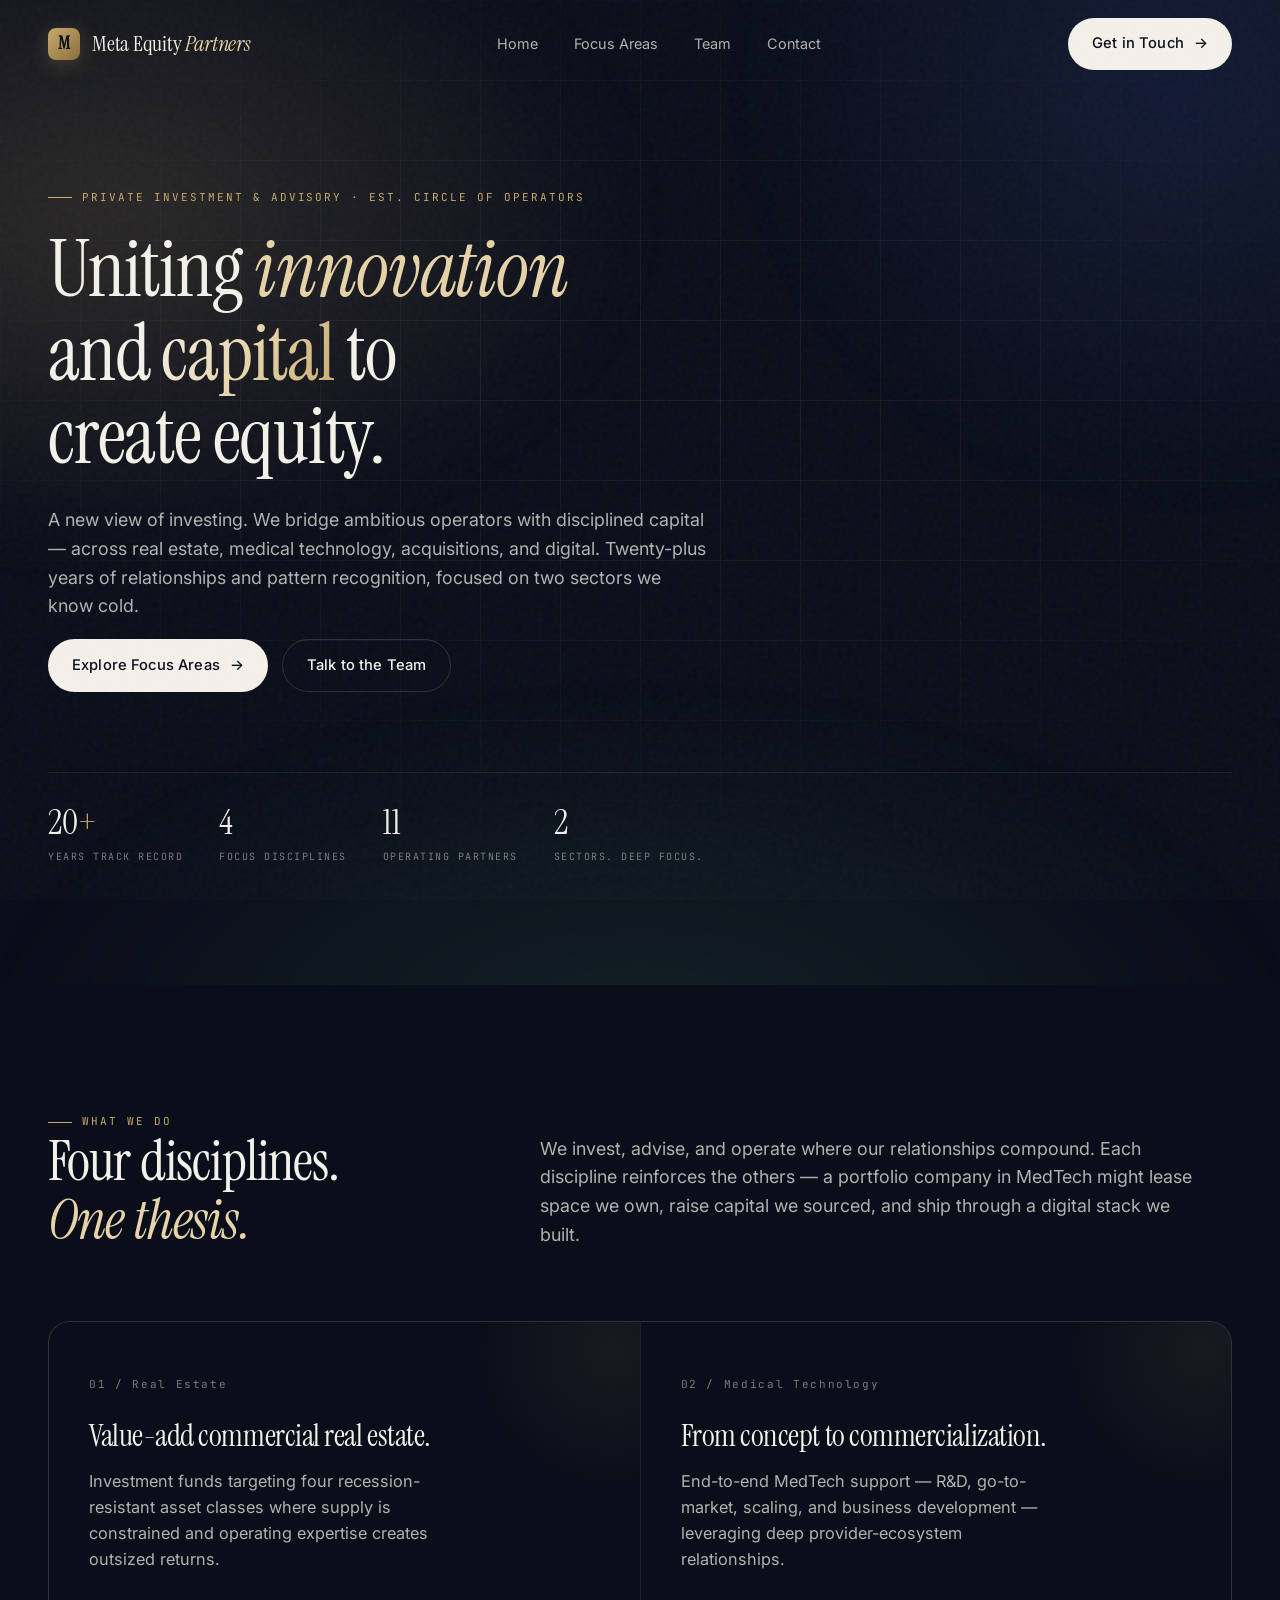
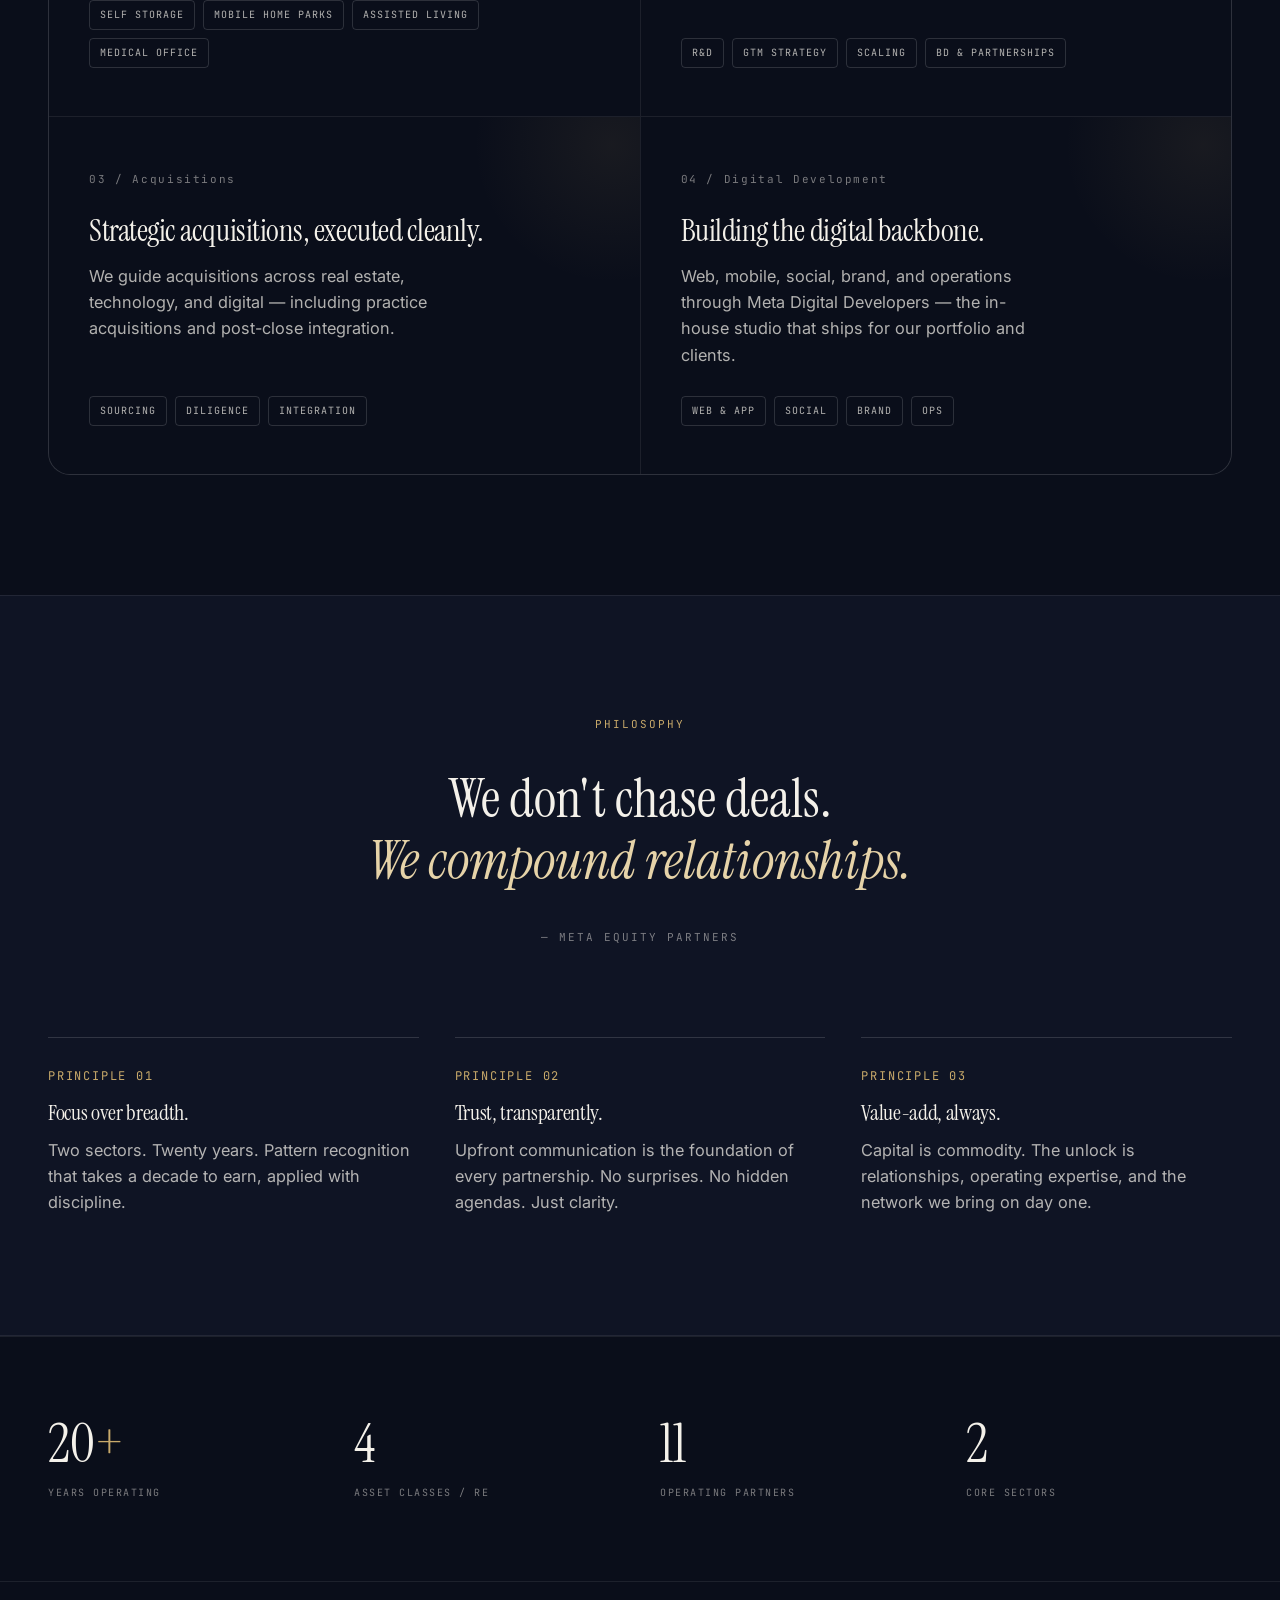
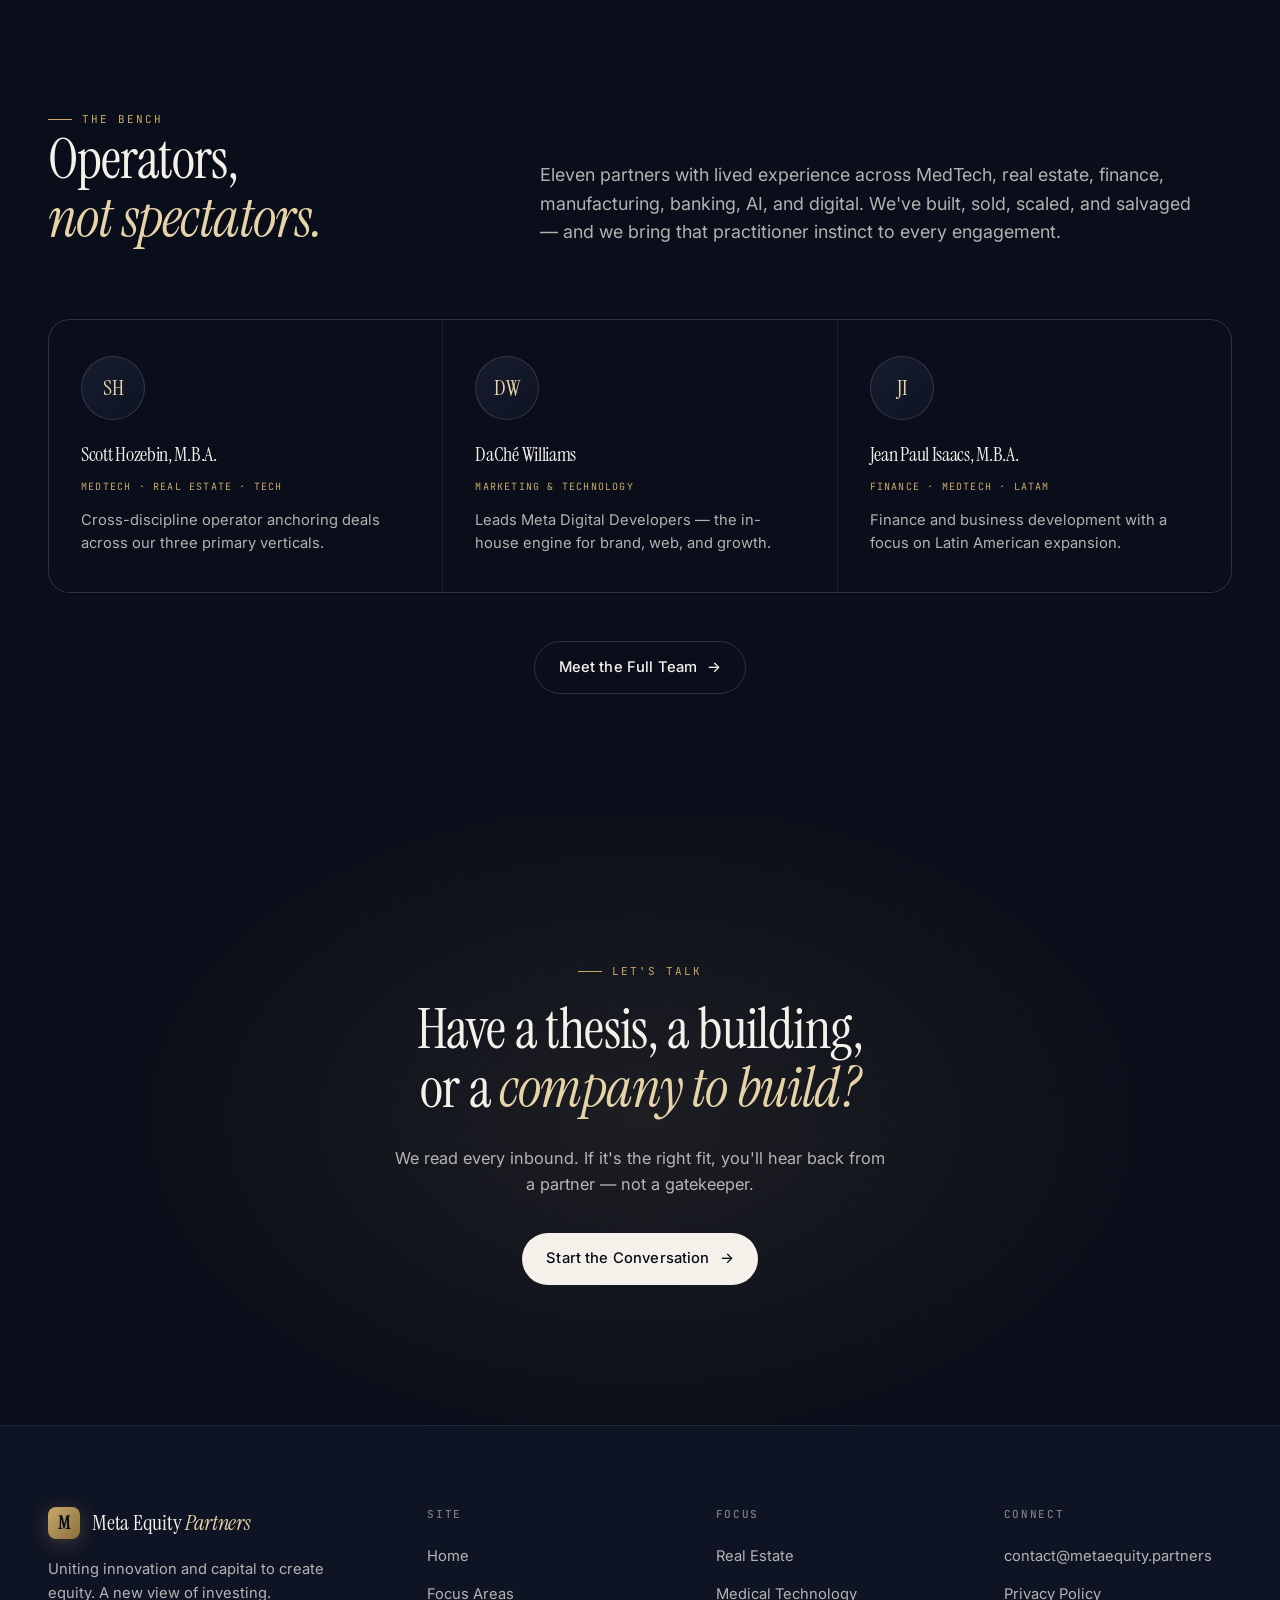
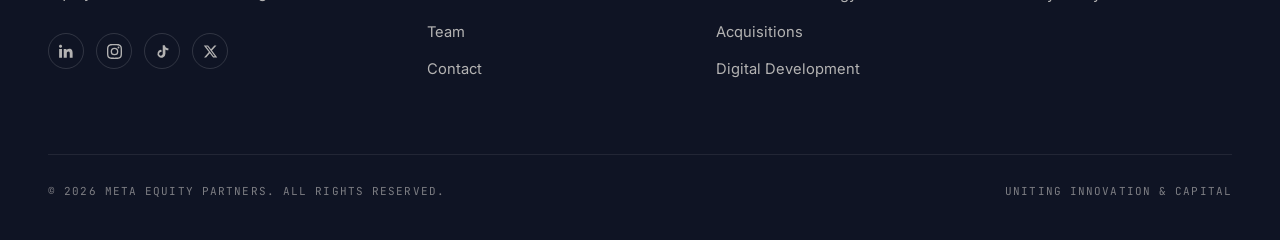
==== index.html @ 6e08a406 "Initial commit: Meta Equity Partners 2026 redesign Modern dark-palette static site (HTML/CSS/JS) — s" ====
<!DOCTYPE html>
<html lang="en">
<head>
<meta charset="UTF-8" />
<meta name="viewport" content="width=device-width, initial-scale=1.0" />
<meta name="description" content="Meta Equity Partners — Uniting innovation and capital to create equity. Investment and advisory across real estate, medical technology, acquisitions, and digital development." />
<title>Meta Equity Partners — Uniting Innovation and Capital</title>
<link rel="preconnect" href="https://fonts.googleapis.com">
<link rel="preconnect" href="https://fonts.gstatic.com" crossorigin>
<link rel="stylesheet" href="https://fonts.googleapis.com/css2?family=Instrument+Serif:ital@0;1&family=Inter:wght@400;500;600;700&family=JetBrains+Mono:wght@400;500&display=swap">
<link rel="stylesheet" href="css/styles.css">
</head>
<body>

<!-- ============== NAVIGATION ============== -->
<nav class="nav" id="nav">
    <div class="nav-inner">
        <a href="index.html" class="brand">
            <span class="brand-mark">M</span>
            <span>Meta Equity <em style="font-style:italic;color:var(--gold-soft);">Partners</em></span>
        </a>
        <ul class="nav-links">
            <li><a href="index.html">Home</a></li>
            <li><a href="focus.html">Focus Areas</a></li>
            <li><a href="team.html">Team</a></li>
            <li><a href="contact.html">Contact</a></li>
        </ul>
        <a href="contact.html" class="btn btn-primary">Get in Touch <span class="arr">→</span></a>
        <button class="menu-toggle" aria-label="Open menu" id="menuToggle"><span></span><span></span><span></span></button>
    </div>
</nav>
<div class="mobile-menu" id="mobileMenu">
    <a href="index.html">Home</a>
    <a href="focus.html">Focus Areas</a>
    <a href="team.html">Team</a>
    <a href="contact.html">Contact</a>
</div>

<!-- ============== HERO ============== -->
<section class="hero">
    <div class="hero-grid-bg"></div>
    <div class="hero-mesh"></div>
    <div class="container hero-inner">
        <span class="eyebrow reveal">Private Investment &amp; Advisory · Est. circle of operators</span>
        <h1 class="reveal">
            Uniting <span class="italic-accent">innovation</span><br>
            and <span class="display-grad">capital</span> to<br>
            create equity.
        </h1>
        <p class="lead reveal">A new view of investing. We bridge ambitious operators with disciplined capital — across real estate, medical technology, acquisitions, and digital. Twenty-plus years of relationships and pattern recognition, focused on two sectors we know cold.</p>
        <div class="hero-actions reveal">
            <a href="focus.html" class="btn btn-primary">Explore Focus Areas <span class="arr">→</span></a>
            <a href="contact.html" class="btn btn-ghost">Talk to the Team</a>
        </div>
        <div class="hero-meta reveal">
            <div class="hero-meta-item">
                <span class="num">20<span style="color:var(--gold);">+</span></span>
                <span class="lbl">Years Track Record</span>
            </div>
            <div class="hero-meta-item">
                <span class="num">4</span>
                <span class="lbl">Focus Disciplines</span>
            </div>
            <div class="hero-meta-item">
                <span class="num">11</span>
                <span class="lbl">Operating Partners</span>
            </div>
            <div class="hero-meta-item">
                <span class="num">2</span>
                <span class="lbl">Sectors. Deep Focus.</span>
            </div>
        </div>
    </div>
</section>

<!-- ============== FOCUS AREAS ============== -->
<section id="focus">
    <div class="container">
        <div class="section-head reveal">
            <div>
                <span class="eyebrow">What we do</span>
                <h2>Four disciplines.<br><span class="italic-accent">One thesis.</span></h2>
            </div>
            <p class="lead">We invest, advise, and operate where our relationships compound. Each discipline reinforces the others — a portfolio company in MedTech might lease space we own, raise capital we sourced, and ship through a digital stack we built.</p>
        </div>

        <div class="focus-grid reveal">
            <article class="focus-card">
                <div>
                    <span class="num">01 / Real Estate</span>
                    <h3>Value-add commercial real estate.</h3>
                    <p>Investment funds targeting four recession-resistant asset classes where supply is constrained and operating expertise creates outsized returns.</p>
                </div>
                <div class="tags">
                    <span class="tag">Self Storage</span>
                    <span class="tag">Mobile Home Parks</span>
                    <span class="tag">Assisted Living</span>
                    <span class="tag">Medical Office</span>
                </div>
            </article>

            <article class="focus-card">
                <div>
                    <span class="num">02 / Medical Technology</span>
                    <h3>From concept to commercialization.</h3>
                    <p>End-to-end MedTech support — R&amp;D, go-to-market, scaling, and business development — leveraging deep provider-ecosystem relationships.</p>
                </div>
                <div class="tags">
                    <span class="tag">R&amp;D</span>
                    <span class="tag">GTM Strategy</span>
                    <span class="tag">Scaling</span>
                    <span class="tag">BD &amp; Partnerships</span>
                </div>
            </article>

            <article class="focus-card">
                <div>
                    <span class="num">03 / Acquisitions</span>
                    <h3>Strategic acquisitions, executed cleanly.</h3>
                    <p>We guide acquisitions across real estate, technology, and digital — including practice acquisitions and post-close integration.</p>
                </div>
                <div class="tags">
                    <span class="tag">Sourcing</span>
                    <span class="tag">Diligence</span>
                    <span class="tag">Integration</span>
                </div>
            </article>

            <article class="focus-card">
                <div>
                    <span class="num">04 / Digital Development</span>
                    <h3>Building the digital backbone.</h3>
                    <p>Web, mobile, social, brand, and operations through Meta Digital Developers — the in-house studio that ships for our portfolio and clients.</p>
                </div>
                <div class="tags">
                    <span class="tag">Web &amp; App</span>
                    <span class="tag">Social</span>
                    <span class="tag">Brand</span>
                    <span class="tag">Ops</span>
                </div>
            </article>
        </div>
    </div>
</section>

<!-- ============== PHILOSOPHY ============== -->
<section class="philosophy">
    <div class="container">
        <span class="eyebrow reveal" style="display:block;text-align:center;margin-bottom:36px;">Philosophy</span>
        <p class="philosophy-pull reveal">
            We don't chase deals.<br>
            <span class="italic-accent">We compound relationships.</span>
        </p>
        <div class="philosophy-cite reveal">— Meta Equity Partners</div>

        <div class="principles">
            <div class="principle reveal">
                <span class="pnum">PRINCIPLE 01</span>
                <h4>Focus over breadth.</h4>
                <p>Two sectors. Twenty years. Pattern recognition that takes a decade to earn, applied with discipline.</p>
            </div>
            <div class="principle reveal">
                <span class="pnum">PRINCIPLE 02</span>
                <h4>Trust, transparently.</h4>
                <p>Upfront communication is the foundation of every partnership. No surprises. No hidden agendas. Just clarity.</p>
            </div>
            <div class="principle reveal">
                <span class="pnum">PRINCIPLE 03</span>
                <h4>Value-add, always.</h4>
                <p>Capital is commodity. The unlock is relationships, operating expertise, and the network we bring on day one.</p>
            </div>
        </div>
    </div>
</section>

<!-- ============== STATS ============== -->
<section class="stats">
    <div class="container">
        <div class="stats-grid">
            <div class="stat reveal">
                <div class="big">20<span class="sym">+</span></div>
                <div class="lbl">Years Operating</div>
            </div>
            <div class="stat reveal">
                <div class="big">4</div>
                <div class="lbl">Asset Classes / RE</div>
            </div>
            <div class="stat reveal">
                <div class="big">11</div>
                <div class="lbl">Operating Partners</div>
            </div>
            <div class="stat reveal">
                <div class="big">2</div>
                <div class="lbl">Core Sectors</div>
            </div>
        </div>
    </div>
</section>

<!-- ============== TEAM PREVIEW ============== -->
<section>
    <div class="container">
        <div class="section-head reveal">
            <div>
                <span class="eyebrow">The bench</span>
                <h2>Operators,<br><span class="italic-accent">not spectators.</span></h2>
            </div>
            <p class="lead">Eleven partners with lived experience across MedTech, real estate, finance, manufacturing, banking, AI, and digital. We've built, sold, scaled, and salvaged — and we bring that practitioner instinct to every engagement.</p>
        </div>

        <div class="team-grid reveal">
            <div class="team-card">
                <div class="team-avatar">SH</div>
                <h3>Scott Hozebin, M.B.A.</h3>
                <p class="role">MedTech · Real Estate · Tech</p>
                <p>Cross-discipline operator anchoring deals across our three primary verticals.</p>
            </div>
            <div class="team-card">
                <div class="team-avatar">DW</div>
                <h3>DaChé Williams</h3>
                <p class="role">Marketing &amp; Technology</p>
                <p>Leads Meta Digital Developers — the in-house engine for brand, web, and growth.</p>
            </div>
            <div class="team-card">
                <div class="team-avatar">JI</div>
                <h3>Jean Paul Isaacs, M.B.A.</h3>
                <p class="role">Finance · MedTech · LatAm</p>
                <p>Finance and business development with a focus on Latin American expansion.</p>
            </div>
        </div>

        <div style="text-align:center;margin-top:48px;" class="reveal">
            <a href="team.html" class="btn btn-ghost">Meet the Full Team <span class="arr">→</span></a>
        </div>
    </div>
</section>

<!-- ============== CTA ============== -->
<section class="cta">
    <div class="container cta-inner">
        <span class="eyebrow reveal">Let's talk</span>
        <h2 class="reveal">Have a thesis, a building,<br>or a <span class="italic-accent">company to build?</span></h2>
        <p class="reveal">We read every inbound. If it's the right fit, you'll hear back from a partner — not a gatekeeper.</p>
        <a href="contact.html" class="btn btn-primary reveal">Start the Conversation <span class="arr">→</span></a>
    </div>
</section>

<!-- ============== FOOTER ============== -->
<footer class="footer">
    <div class="container">
        <div class="footer-grid">
            <div class="brand-block">
                <a href="index.html" class="brand">
                    <span class="brand-mark">M</span>
                    <span>Meta Equity <em style="font-style:italic;color:var(--gold-soft);">Partners</em></span>
                </a>
                <p>Uniting innovation and capital to create equity. A new view of investing.</p>
                <div class="socials">
                    <a href="https://linkedin.com/company/metaequitypartners" target="_blank" rel="noopener" aria-label="LinkedIn">
                        <svg viewBox="0 0 24 24" fill="currentColor"><path d="M4.98 3.5C4.98 4.88 3.87 6 2.5 6S0 4.88 0 3.5 1.12 1 2.5 1s2.48 1.12 2.48 2.5zM.22 8h4.56v14H.22V8zm7.32 0h4.37v1.91h.06c.61-1.15 2.1-2.36 4.32-2.36 4.62 0 5.47 3.04 5.47 7v7.45h-4.56v-6.6c0-1.57-.03-3.6-2.2-3.6-2.2 0-2.54 1.72-2.54 3.49V22H7.54V8z"/></svg>
                    </a>
                    <a href="https://instagram.com/metaequitypartners" target="_blank" rel="noopener" aria-label="Instagram">
                        <svg viewBox="0 0 24 24" fill="currentColor"><path d="M12 2.16c3.2 0 3.58.01 4.85.07 1.17.05 1.8.25 2.23.41.56.22.96.48 1.38.9.42.42.68.82.9 1.38.16.42.36 1.06.41 2.23.06 1.27.07 1.65.07 4.85s-.01 3.58-.07 4.85c-.05 1.17-.25 1.8-.41 2.23-.22.56-.48.96-.9 1.38-.42.42-.82.68-1.38.9-.42.16-1.06.36-2.23.41-1.27.06-1.65.07-4.85.07s-3.58-.01-4.85-.07c-1.17-.05-1.8-.25-2.23-.41-.56-.22-.96-.48-1.38-.9-.42-.42-.68-.82-.9-1.38-.16-.42-.36-1.06-.41-2.23C2.17 15.58 2.16 15.2 2.16 12s.01-3.58.07-4.85c.05-1.17.25-1.8.41-2.23.22-.56.48-.96.9-1.38.42-.42.82-.68 1.38-.9.42-.16 1.06-.36 2.23-.41C8.42 2.17 8.8 2.16 12 2.16M12 0C8.74 0 8.33.01 7.05.07 5.78.13 4.9.33 4.14.63c-.79.31-1.46.72-2.13 1.38C1.35 2.68.94 3.35.63 4.14.33 4.9.13 5.78.07 7.05.01 8.33 0 8.74 0 12s.01 3.67.07 4.95c.06 1.27.26 2.15.56 2.91.31.79.72 1.46 1.38 2.13.67.67 1.34 1.07 2.13 1.38.76.3 1.64.5 2.91.56C8.33 23.99 8.74 24 12 24s3.67-.01 4.95-.07c1.27-.06 2.15-.26 2.91-.56.79-.31 1.46-.72 2.13-1.38.67-.67 1.07-1.34 1.38-2.13.3-.76.5-1.64.56-2.91.06-1.28.07-1.69.07-4.95s-.01-3.67-.07-4.95c-.06-1.27-.26-2.15-.56-2.91-.31-.79-.72-1.46-1.38-2.13C21.32 1.35 20.65.94 19.86.63c-.76-.3-1.64-.5-2.91-.56C15.67.01 15.26 0 12 0zm0 5.84a6.16 6.16 0 100 12.32 6.16 6.16 0 000-12.32zm0 10.16a4 4 0 110-8 4 4 0 010 8zm6.41-11.85a1.44 1.44 0 100 2.88 1.44 1.44 0 000-2.88z"/></svg>
                    </a>
                    <a href="https://tiktok.com/@metaequitypartners" target="_blank" rel="noopener" aria-label="TikTok">
                        <svg viewBox="0 0 24 24" fill="currentColor"><path d="M19.59 6.69a4.83 4.83 0 01-3.77-4.25V2h-3.45v13.67a2.89 2.89 0 01-5.2 1.74 2.89 2.89 0 012.31-4.64 2.93 2.93 0 01.88.13V9.4a6.84 6.84 0 00-1-.05A6.33 6.33 0 005.8 20.1a6.34 6.34 0 0010.86-4.43v-7a8.16 8.16 0 004.77 1.52v-3.4a4.85 4.85 0 01-1.84-.1z"/></svg>
                    </a>
                    <a href="https://twitter.com/EquityMeta" target="_blank" rel="noopener" aria-label="X">
                        <svg viewBox="0 0 24 24" fill="currentColor"><path d="M18.244 2.25h3.308l-7.227 8.26 8.502 11.24H16.17l-5.214-6.817L4.99 21.75H1.68l7.73-8.835L1.254 2.25H8.08l4.713 6.231zm-1.161 17.52h1.833L7.084 4.126H5.117z"/></svg>
                    </a>
                </div>
            </div>
            <div>
                <h5>Site</h5>
                <ul>
                    <li><a href="index.html">Home</a></li>
                    <li><a href="focus.html">Focus Areas</a></li>
                    <li><a href="team.html">Team</a></li>
                    <li><a href="contact.html">Contact</a></li>
                </ul>
            </div>
            <div>
                <h5>Focus</h5>
                <ul>
                    <li><a href="focus.html#real-estate">Real Estate</a></li>
                    <li><a href="focus.html#medtech">Medical Technology</a></li>
                    <li><a href="focus.html#acquisitions">Acquisitions</a></li>
                    <li><a href="focus.html#digital">Digital Development</a></li>
                </ul>
            </div>
            <div>
                <h5>Connect</h5>
                <ul>
                    <li><a href="mailto:contact@metaequity.partners">contact@metaequity.partners</a></li>
                    <li><a href="privacy.html">Privacy Policy</a></li>
                </ul>
            </div>
        </div>
        <div class="footer-bottom">
            <span>© 2026 Meta Equity Partners. All rights reserved.</span>
            <span>Uniting Innovation &amp; Capital</span>
        </div>
    </div>
</footer>

<script src="js/app.js"></script>
</body>
</html>
---- css/styles.css ----
/* ================================================================
   META EQUITY PARTNERS — 2026 Modern Investment Firm Design System
   ================================================================ */

:root {
    /* Palette — institutional, sophisticated */
    --ink:        #0a0e1a;       /* near-black navy */
    --ink-2:      #0f1424;       /* card surface */
    --ink-3:      #161c2e;       /* elevated surface */
    --line:       rgba(255,255,255,0.08);
    --line-2:     rgba(255,255,255,0.14);
    --ivory:      #f4f1ea;
    --ivory-dim:  rgba(244,241,234,0.72);
    --ivory-mute: rgba(244,241,234,0.48);
    --gold:       #c8a96a;        /* primary accent */
    --gold-soft:  #e6d3a8;
    --emerald:    #4f8a6d;        /* secondary accent */
    --blue:       #5b7cfa;

    /* Type */
    --font-display: "Instrument Serif", "Cormorant Garamond", Georgia, serif;
    --font-sans:    "Inter", -apple-system, BlinkMacSystemFont, "Segoe UI", sans-serif;
    --font-mono:    "JetBrains Mono", ui-monospace, "SF Mono", Menlo, monospace;

    /* Rhythm */
    --container: 1240px;
    --radius:    14px;
    --radius-lg: 22px;

    --ease: cubic-bezier(.2,.7,.2,1);
}

* { box-sizing: border-box; margin: 0; padding: 0; }

html { scroll-behavior: smooth; -webkit-text-size-adjust: 100%; }

body {
    font-family: var(--font-sans);
    background: var(--ink);
    color: var(--ivory);
    line-height: 1.6;
    font-size: 16px;
    -webkit-font-smoothing: antialiased;
    -moz-osx-font-smoothing: grayscale;
    overflow-x: hidden;
}

/* Subtle film grain */
body::before {
    content: "";
    position: fixed;
    inset: 0;
    pointer-events: none;
    z-index: 100;
    opacity: 0.035;
    background-image: url("data:image/svg+xml,%3Csvg viewBox='0 0 200 200' xmlns='http://www.w3.org/2000/svg'%3E%3Cfilter id='n'%3E%3CfeTurbulence type='fractalNoise' baseFrequency='0.9' numOctaves='3' /%3E%3C/filter%3E%3Crect width='200' height='200' filter='url(%23n)' /%3E%3C/svg%3E");
}

img { max-width: 100%; display: block; }
a { color: inherit; text-decoration: none; }

::selection { background: var(--gold); color: var(--ink); }

.container {
    width: 100%;
    max-width: var(--container);
    margin: 0 auto;
    padding: 0 28px;
}

/* ====================  TYPOGRAPHY  ==================== */

.eyebrow {
    font-family: var(--font-mono);
    font-size: 11px;
    letter-spacing: 0.18em;
    text-transform: uppercase;
    color: var(--gold);
    display: inline-flex;
    align-items: center;
    gap: 10px;
}
.eyebrow::before {
    content: "";
    width: 24px; height: 1px;
    background: var(--gold);
}

h1, h2, h3, h4 {
    font-family: var(--font-display);
    font-weight: 400;
    letter-spacing: -0.015em;
    line-height: 1.05;
    color: var(--ivory);
}

h1 { font-size: clamp(2.6rem, 6.2vw, 5.4rem); }
h2 { font-size: clamp(2rem, 4.4vw, 3.6rem); }
h3 { font-size: clamp(1.4rem, 2.4vw, 2rem); }

.display-grad {
    background: linear-gradient(115deg, var(--ivory) 0%, var(--gold-soft) 55%, var(--gold) 100%);
    -webkit-background-clip: text;
    background-clip: text;
    color: transparent;
}

.italic-accent {
    font-style: italic;
    color: var(--gold-soft);
}

p { color: var(--ivory-dim); font-size: 1.02rem; }
.lead { font-size: clamp(1.05rem, 1.4vw, 1.25rem); color: var(--ivory-dim); max-width: 60ch; }

/* ====================  NAV  ==================== */

.nav {
    position: fixed;
    top: 0; left: 0; right: 0;
    z-index: 50;
    padding: 18px 0;
    transition: all 0.35s var(--ease);
}
.nav.scrolled {
    padding: 12px 0;
    background: rgba(10,14,26,0.72);
    backdrop-filter: saturate(180%) blur(18px);
    -webkit-backdrop-filter: saturate(180%) blur(18px);
    border-bottom: 1px solid var(--line);
}

.nav-inner {
    max-width: var(--container);
    margin: 0 auto;
    padding: 0 28px;
    display: flex;
    align-items: center;
    justify-content: space-between;
    gap: 28px;
}

.brand {
    display: flex;
    align-items: center;
    gap: 12px;
    font-family: var(--font-display);
    font-size: 1.35rem;
    color: var(--ivory);
    letter-spacing: -0.01em;
}
.brand-mark {
    width: 32px; height: 32px;
    border-radius: 8px;
    background: linear-gradient(135deg, var(--gold) 0%, #8a6f3d 100%);
    display: grid; place-items: center;
    font-family: var(--font-display);
    font-weight: 600;
    color: var(--ink);
    font-size: 18px;
    box-shadow: 0 4px 20px rgba(200,169,106,0.25);
}

.nav-links {
    display: flex;
    align-items: center;
    gap: 36px;
    list-style: none;
}
.nav-links a {
    font-size: 0.9rem;
    color: var(--ivory-dim);
    transition: color 0.2s var(--ease);
    position: relative;
}
.nav-links a:hover { color: var(--ivory); }
.nav-links a::after {
    content: "";
    position: absolute;
    left: 0; right: 0; bottom: -6px;
    height: 1px;
    background: var(--gold);
    transform: scaleX(0);
    transform-origin: left;
    transition: transform 0.3s var(--ease);
}
.nav-links a:hover::after { transform: scaleX(1); }

.menu-toggle {
    display: none;
    background: transparent;
    border: 1px solid var(--line-2);
    border-radius: 8px;
    width: 40px; height: 40px;
    cursor: pointer;
    align-items: center;
    justify-content: center;
    flex-direction: column;
    gap: 4px;
}
.menu-toggle span {
    width: 16px; height: 1.5px;
    background: var(--ivory);
    transition: 0.3s;
}

.mobile-menu {
    display: none;
    position: fixed;
    top: 0; left: 0; right: 0; bottom: 0;
    background: rgba(10,14,26,0.97);
    backdrop-filter: blur(20px);
    z-index: 49;
    padding: 100px 28px 40px;
    flex-direction: column;
    gap: 8px;
}
.mobile-menu.open { display: flex; }
.mobile-menu a {
    font-family: var(--font-display);
    font-size: 2rem;
    color: var(--ivory);
    padding: 12px 0;
    border-bottom: 1px solid var(--line);
}

/* ====================  BUTTONS  ==================== */

.btn {
    display: inline-flex;
    align-items: center;
    gap: 10px;
    padding: 14px 24px;
    font-size: 0.92rem;
    font-weight: 500;
    border-radius: 999px;
    transition: all 0.3s var(--ease);
    cursor: pointer;
    border: none;
    font-family: var(--font-sans);
    letter-spacing: 0.01em;
    white-space: nowrap;
}

.btn-primary {
    background: var(--ivory);
    color: var(--ink);
}
.btn-primary:hover {
    background: var(--gold-soft);
    transform: translateY(-1px);
    box-shadow: 0 12px 28px rgba(244,241,234,0.18);
}

.btn-ghost {
    background: transparent;
    color: var(--ivory);
    border: 1px solid var(--line-2);
}
.btn-ghost:hover {
    border-color: var(--gold);
    color: var(--gold-soft);
}

.btn .arr { transition: transform 0.3s var(--ease); display: inline-block; }
.btn:hover .arr { transform: translateX(4px); }

/* ====================  HERO  ==================== */

.hero {
    position: relative;
    padding: 180px 0 120px;
    overflow: hidden;
    min-height: 92vh;
    display: flex;
    align-items: center;
}

.hero-mesh {
    position: absolute;
    inset: -20%;
    z-index: 0;
    pointer-events: none;
    background:
        radial-gradient(ellipse 50% 40% at 20% 30%, rgba(200,169,106,0.18), transparent 60%),
        radial-gradient(ellipse 40% 50% at 80% 20%, rgba(91,124,250,0.12), transparent 60%),
        radial-gradient(ellipse 60% 40% at 50% 90%, rgba(79,138,109,0.15), transparent 60%);
    filter: blur(40px);
    animation: meshDrift 22s ease-in-out infinite alternate;
}
@keyframes meshDrift {
    0%   { transform: translate(0,0) scale(1); }
    100% { transform: translate(2%, -3%) scale(1.08); }
}

.hero-grid-bg {
    position: absolute;
    inset: 0;
    z-index: 0;
    background-image:
        linear-gradient(var(--line) 1px, transparent 1px),
        linear-gradient(90deg, var(--line) 1px, transparent 1px);
    background-size: 80px 80px;
    mask-image: radial-gradient(ellipse 80% 60% at 50% 40%, black, transparent 80%);
}

.hero-inner {
    position: relative;
    z-index: 1;
    width: 100%;
}

.hero h1 {
    margin: 22px 0 28px;
    max-width: 16ch;
}

.hero-actions {
    display: flex;
    gap: 14px;
    margin-top: 18px;
    flex-wrap: wrap;
}

.hero-meta {
    display: flex;
    align-items: center;
    gap: 36px;
    margin-top: 80px;
    padding-top: 32px;
    border-top: 1px solid var(--line);
    flex-wrap: wrap;
}
.hero-meta-item .num {
    font-family: var(--font-display);
    font-size: 2.2rem;
    color: var(--ivory);
    line-height: 1;
    display: block;
}
.hero-meta-item .lbl {
    font-family: var(--font-mono);
    font-size: 10px;
    letter-spacing: 0.15em;
    text-transform: uppercase;
    color: var(--ivory-mute);
    margin-top: 8px;
    display: block;
}

/* ====================  SECTIONS  ==================== */

section {
    position: relative;
    padding: 120px 0;
}
.section-head {
    display: grid;
    grid-template-columns: 1fr 1.6fr;
    gap: 60px;
    margin-bottom: 72px;
    align-items: end;
}
.section-head h2 { max-width: 14ch; }

/* ====================  FOCUS AREAS  ==================== */

.focus-grid {
    display: grid;
    grid-template-columns: repeat(2, 1fr);
    gap: 1px;
    background: var(--line);
    border: 1px solid var(--line);
    border-radius: var(--radius-lg);
    overflow: hidden;
}

.focus-card {
    background: var(--ink);
    padding: 48px 40px;
    position: relative;
    overflow: hidden;
    transition: background 0.4s var(--ease);
    min-height: 340px;
    display: flex;
    flex-direction: column;
    justify-content: space-between;
}
.focus-card:hover { background: var(--ink-2); }
.focus-card::after {
    content: "";
    position: absolute;
    top: 0; right: 0;
    width: 280px; height: 280px;
    background: radial-gradient(circle, rgba(200,169,106,0.08), transparent 70%);
    transform: translate(40%, -40%);
    transition: transform 0.6s var(--ease);
}
.focus-card:hover::after { transform: translate(20%, -20%); }

.focus-card .num {
    font-family: var(--font-mono);
    font-size: 11px;
    color: var(--ivory-mute);
    letter-spacing: 0.15em;
}
.focus-card h3 {
    margin-top: 24px;
    margin-bottom: 16px;
}
.focus-card p { max-width: 36ch; }
.focus-card .tags {
    display: flex;
    gap: 8px;
    margin-top: 28px;
    flex-wrap: wrap;
}
.focus-card .tag {
    font-family: var(--font-mono);
    font-size: 10px;
    letter-spacing: 0.1em;
    text-transform: uppercase;
    padding: 6px 10px;
    border: 1px solid var(--line-2);
    border-radius: 4px;
    color: var(--ivory-dim);
}

/* ====================  PHILOSOPHY  ==================== */

.philosophy {
    background: var(--ink-2);
    border-top: 1px solid var(--line);
    border-bottom: 1px solid var(--line);
}

.philosophy-pull {
    font-family: var(--font-display);
    font-size: clamp(2rem, 4.2vw, 3.6rem);
    line-height: 1.15;
    color: var(--ivory);
    max-width: 22ch;
    margin: 0 auto;
    text-align: center;
}
.philosophy-pull .italic-accent { display: block; }

.philosophy-cite {
    text-align: center;
    margin-top: 36px;
    font-family: var(--font-mono);
    font-size: 11px;
    letter-spacing: 0.18em;
    text-transform: uppercase;
    color: var(--ivory-mute);
}

.principles {
    display: grid;
    grid-template-columns: repeat(3, 1fr);
    gap: 36px;
    margin-top: 90px;
}
.principle {
    padding-top: 24px;
    border-top: 1px solid var(--line-2);
}
.principle .pnum {
    font-family: var(--font-mono);
    font-size: 12px;
    color: var(--gold);
    letter-spacing: 0.15em;
}
.principle h4 {
    margin-top: 14px;
    margin-bottom: 12px;
    font-size: 1.4rem;
}

/* ====================  TEAM  ==================== */

.team-grid {
    display: grid;
    grid-template-columns: repeat(3, 1fr);
    gap: 1px;
    background: var(--line);
    border: 1px solid var(--line);
    border-radius: var(--radius-lg);
    overflow: hidden;
}
.team-card {
    background: var(--ink);
    padding: 36px 32px;
    transition: background 0.4s var(--ease);
}
.team-card:hover { background: var(--ink-2); }

.team-avatar {
    width: 64px; height: 64px;
    border-radius: 50%;
    background: linear-gradient(135deg, var(--ink-3), var(--ink-2));
    border: 1px solid var(--line-2);
    display: grid; place-items: center;
    font-family: var(--font-display);
    font-size: 1.4rem;
    color: var(--gold-soft);
    margin-bottom: 24px;
}
.team-card h3 {
    font-size: 1.25rem;
    margin-bottom: 6px;
}
.team-card .role {
    font-family: var(--font-mono);
    font-size: 10px;
    letter-spacing: 0.12em;
    text-transform: uppercase;
    color: var(--gold);
}
.team-card p {
    margin-top: 14px;
    font-size: 0.92rem;
}

/* ====================  STATS BAR  ==================== */

.stats {
    border-top: 1px solid var(--line);
    border-bottom: 1px solid var(--line);
    padding: 80px 0;
}
.stats-grid {
    display: grid;
    grid-template-columns: repeat(4, 1fr);
    gap: 40px;
}
.stat .big {
    font-family: var(--font-display);
    font-size: clamp(2.4rem, 4.5vw, 3.4rem);
    color: var(--ivory);
    line-height: 1;
}
.stat .big .sym { color: var(--gold); }
.stat .lbl {
    margin-top: 14px;
    font-family: var(--font-mono);
    font-size: 10px;
    letter-spacing: 0.15em;
    text-transform: uppercase;
    color: var(--ivory-mute);
}

/* ====================  CTA  ==================== */

.cta {
    text-align: center;
    padding: 140px 0;
    position: relative;
    overflow: hidden;
}
.cta::before {
    content: "";
    position: absolute;
    inset: 0;
    background: radial-gradient(ellipse 60% 80% at 50% 50%, rgba(200,169,106,0.1), transparent 70%);
    pointer-events: none;
}
.cta-inner { position: relative; z-index: 1; }
.cta h2 { max-width: 18ch; margin: 18px auto 28px; }
.cta p { max-width: 50ch; margin: 0 auto 36px; }

/* ====================  FOOTER  ==================== */

.footer {
    border-top: 1px solid var(--line);
    padding: 80px 0 40px;
    background: var(--ink-2);
}
.footer-grid {
    display: grid;
    grid-template-columns: 1.4fr 1fr 1fr 1fr;
    gap: 60px;
    margin-bottom: 60px;
}
.footer h5 {
    font-family: var(--font-mono);
    font-size: 11px;
    letter-spacing: 0.15em;
    text-transform: uppercase;
    color: var(--ivory-mute);
    margin-bottom: 20px;
    font-weight: 500;
}
.footer ul { list-style: none; }
.footer ul li { margin-bottom: 12px; }
.footer ul a {
    color: var(--ivory-dim);
    font-size: 0.92rem;
    transition: color 0.2s var(--ease);
}
.footer ul a:hover { color: var(--gold-soft); }
.footer .brand-block p {
    margin: 18px 0 28px;
    max-width: 32ch;
    font-size: 0.92rem;
}
.socials {
    display: flex;
    gap: 12px;
}
.socials a {
    width: 36px; height: 36px;
    border-radius: 50%;
    border: 1px solid var(--line-2);
    display: grid; place-items: center;
    color: var(--ivory-dim);
    transition: all 0.3s var(--ease);
}
.socials a:hover {
    border-color: var(--gold);
    color: var(--gold);
    transform: translateY(-2px);
}
.socials svg { width: 15px; height: 15px; }

.footer-bottom {
    padding-top: 28px;
    border-top: 1px solid var(--line);
    display: flex;
    justify-content: space-between;
    align-items: center;
    flex-wrap: wrap;
    gap: 16px;
    font-family: var(--font-mono);
    font-size: 11px;
    letter-spacing: 0.1em;
    color: var(--ivory-mute);
    text-transform: uppercase;
}

/* ====================  CONTACT FORM  ==================== */

.contact-wrap {
    display: grid;
    grid-template-columns: 1fr 1fr;
    gap: 80px;
    align-items: start;
}
.contact-info p { margin-bottom: 20px; max-width: 40ch; }
.contact-info .ci-block { margin-top: 36px; }
.contact-info .ci-block h5 {
    font-family: var(--font-mono);
    font-size: 11px;
    letter-spacing: 0.15em;
    text-transform: uppercase;
    color: var(--ivory-mute);
    margin-bottom: 10px;
}
.contact-info .ci-block a {
    font-family: var(--font-display);
    font-size: 1.5rem;
    color: var(--ivory);
    transition: color 0.2s var(--ease);
}
.contact-info .ci-block a:hover { color: var(--gold-soft); }

.contact-form {
    background: var(--ink-2);
    border: 1px solid var(--line);
    border-radius: var(--radius-lg);
    padding: 40px;
}
.field { margin-bottom: 22px; }
.field label {
    display: block;
    font-family: var(--font-mono);
    font-size: 10px;
    letter-spacing: 0.15em;
    text-transform: uppercase;
    color: var(--ivory-mute);
    margin-bottom: 8px;
}
.field input,
.field textarea,
.field select {
    width: 100%;
    background: transparent;
    border: none;
    border-bottom: 1px solid var(--line-2);
    color: var(--ivory);
    font-family: var(--font-sans);
    font-size: 1rem;
    padding: 12px 0;
    transition: border-color 0.3s var(--ease);
}
.field input:focus,
.field textarea:focus,
.field select:focus {
    outline: none;
    border-bottom-color: var(--gold);
}
.field textarea { min-height: 100px; resize: vertical; }
.field select { appearance: none; cursor: pointer; }
.contact-form .btn-primary { width: 100%; justify-content: center; margin-top: 12px; }

/* ====================  PAGE HERO (sub-pages) ==================== */
.page-hero {
    padding: 200px 0 80px;
    border-bottom: 1px solid var(--line);
    position: relative;
    overflow: hidden;
}
.page-hero .hero-mesh { opacity: 0.6; }
.page-hero .eyebrow { margin-bottom: 20px; }
.page-hero h1 { font-size: clamp(2.4rem, 5vw, 4.2rem); max-width: 18ch; }
.page-hero p { margin-top: 24px; max-width: 60ch; }

/* ====================  SCROLL REVEAL  ==================== */
.reveal {
    opacity: 0;
    transform: translateY(24px);
    transition: opacity 0.9s var(--ease), transform 0.9s var(--ease);
}
.reveal.in { opacity: 1; transform: none; }

/* ====================  RESPONSIVE  ==================== */
@media (max-width: 900px) {
    .nav-links { display: none; }
    .menu-toggle { display: flex; }
    .nav .btn-primary { display: none; }

    .hero { padding: 140px 0 80px; min-height: auto; }
    .hero-meta { gap: 28px; }

    section { padding: 80px 0; }
    .section-head { grid-template-columns: 1fr; gap: 24px; margin-bottom: 48px; }

    .focus-grid { grid-template-columns: 1fr; }
    .focus-card { padding: 36px 28px; min-height: auto; }
    .focus-card::after { display: none; }

    .principles { grid-template-columns: 1fr; gap: 24px; }
    .team-grid { grid-template-columns: 1fr; }
    .stats-grid { grid-template-columns: repeat(2, 1fr); gap: 32px; }

    .contact-wrap { grid-template-columns: 1fr; gap: 48px; }
    .contact-form { padding: 28px; }

    .footer-grid { grid-template-columns: 1fr 1fr; gap: 40px; }
    .footer-bottom { font-size: 10px; }
}

@media (max-width: 540px) {
    .stats-grid { grid-template-columns: 1fr; }
    .footer-grid { grid-template-columns: 1fr; }
    .hero-meta-item .num { font-size: 1.8rem; }
}
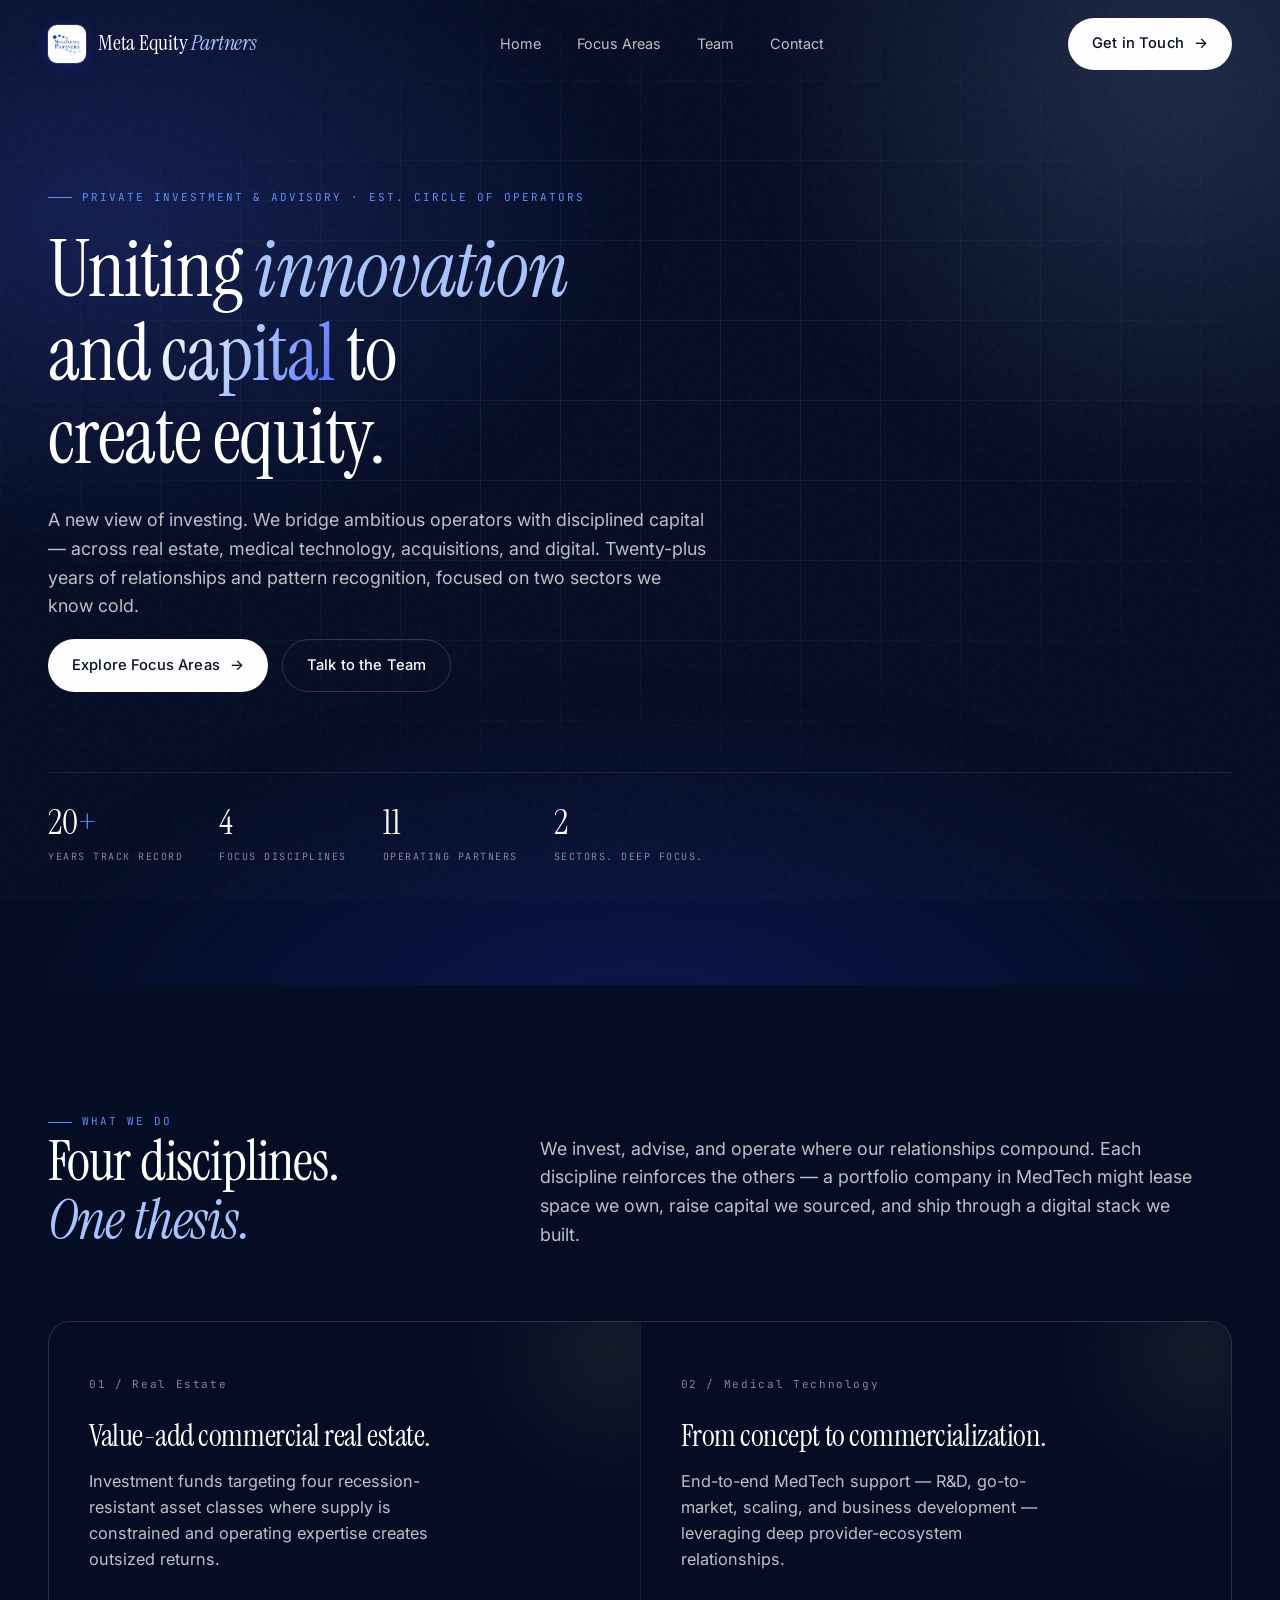
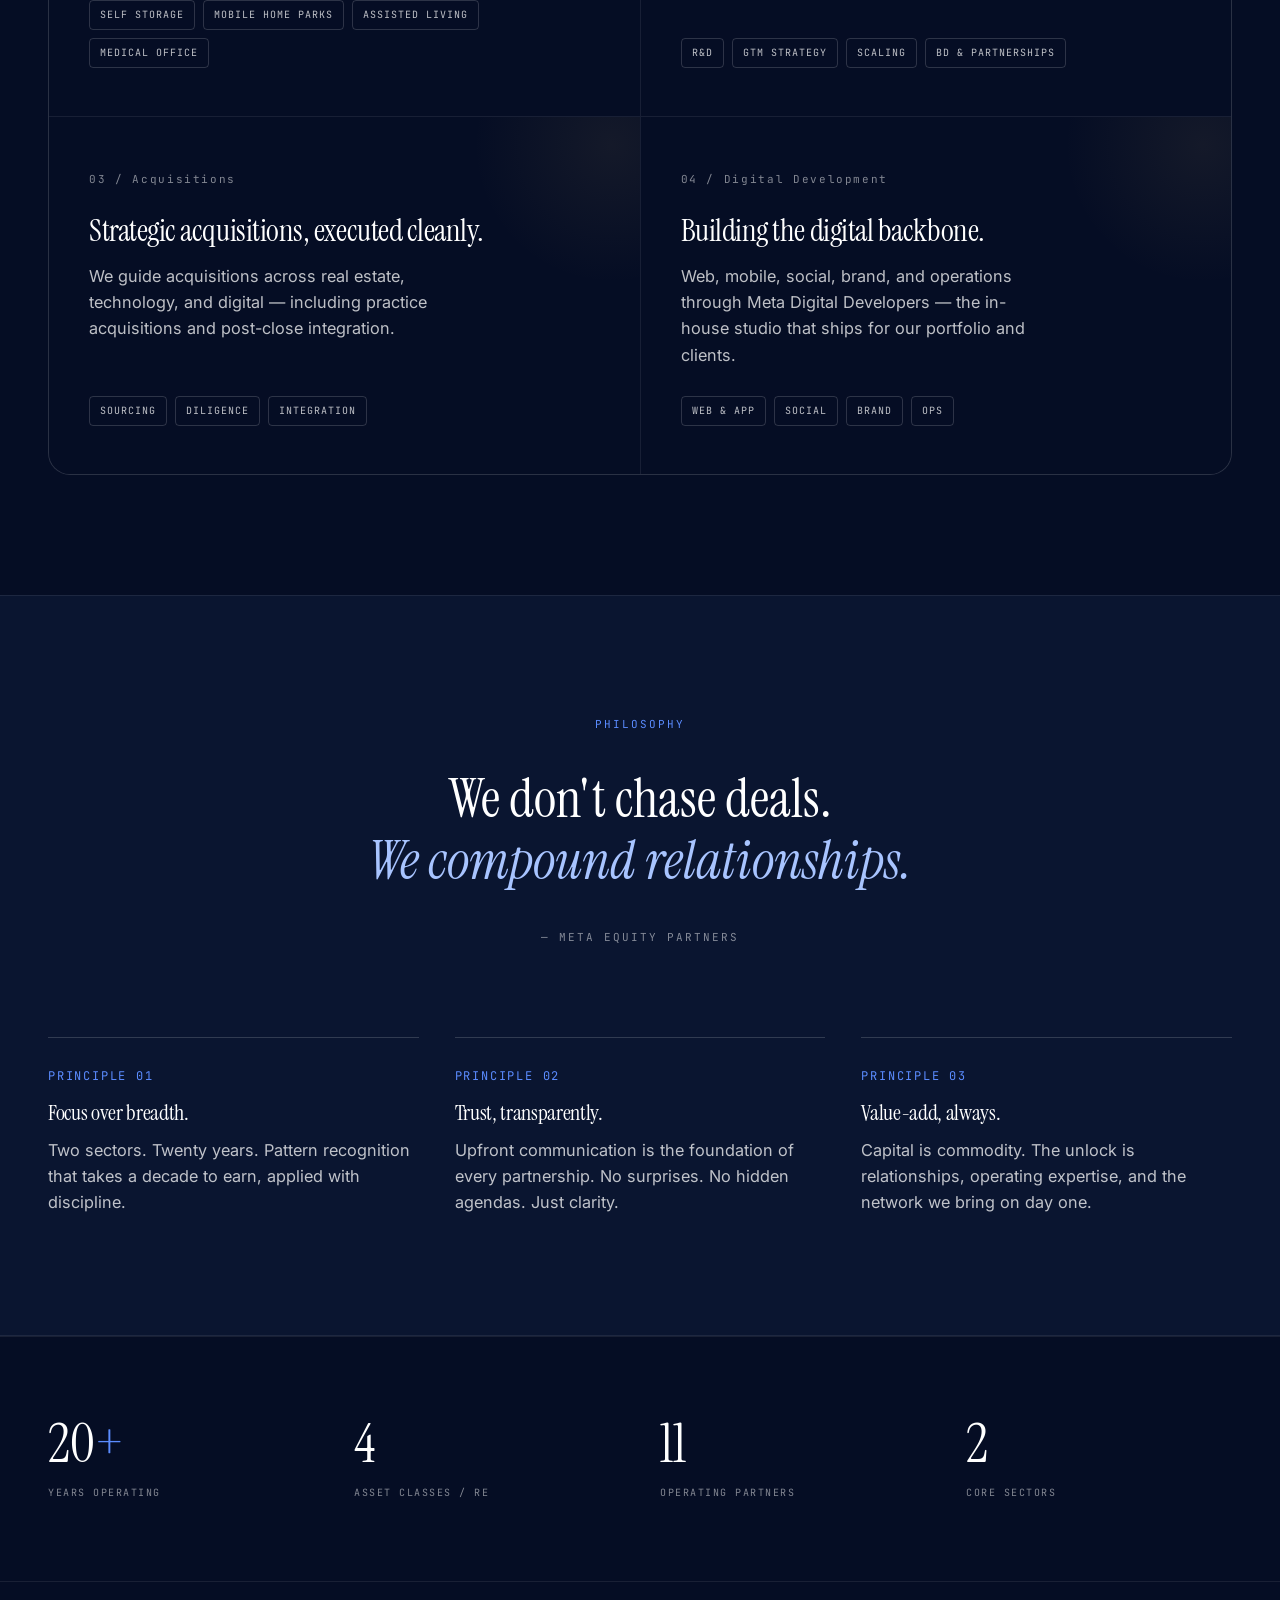
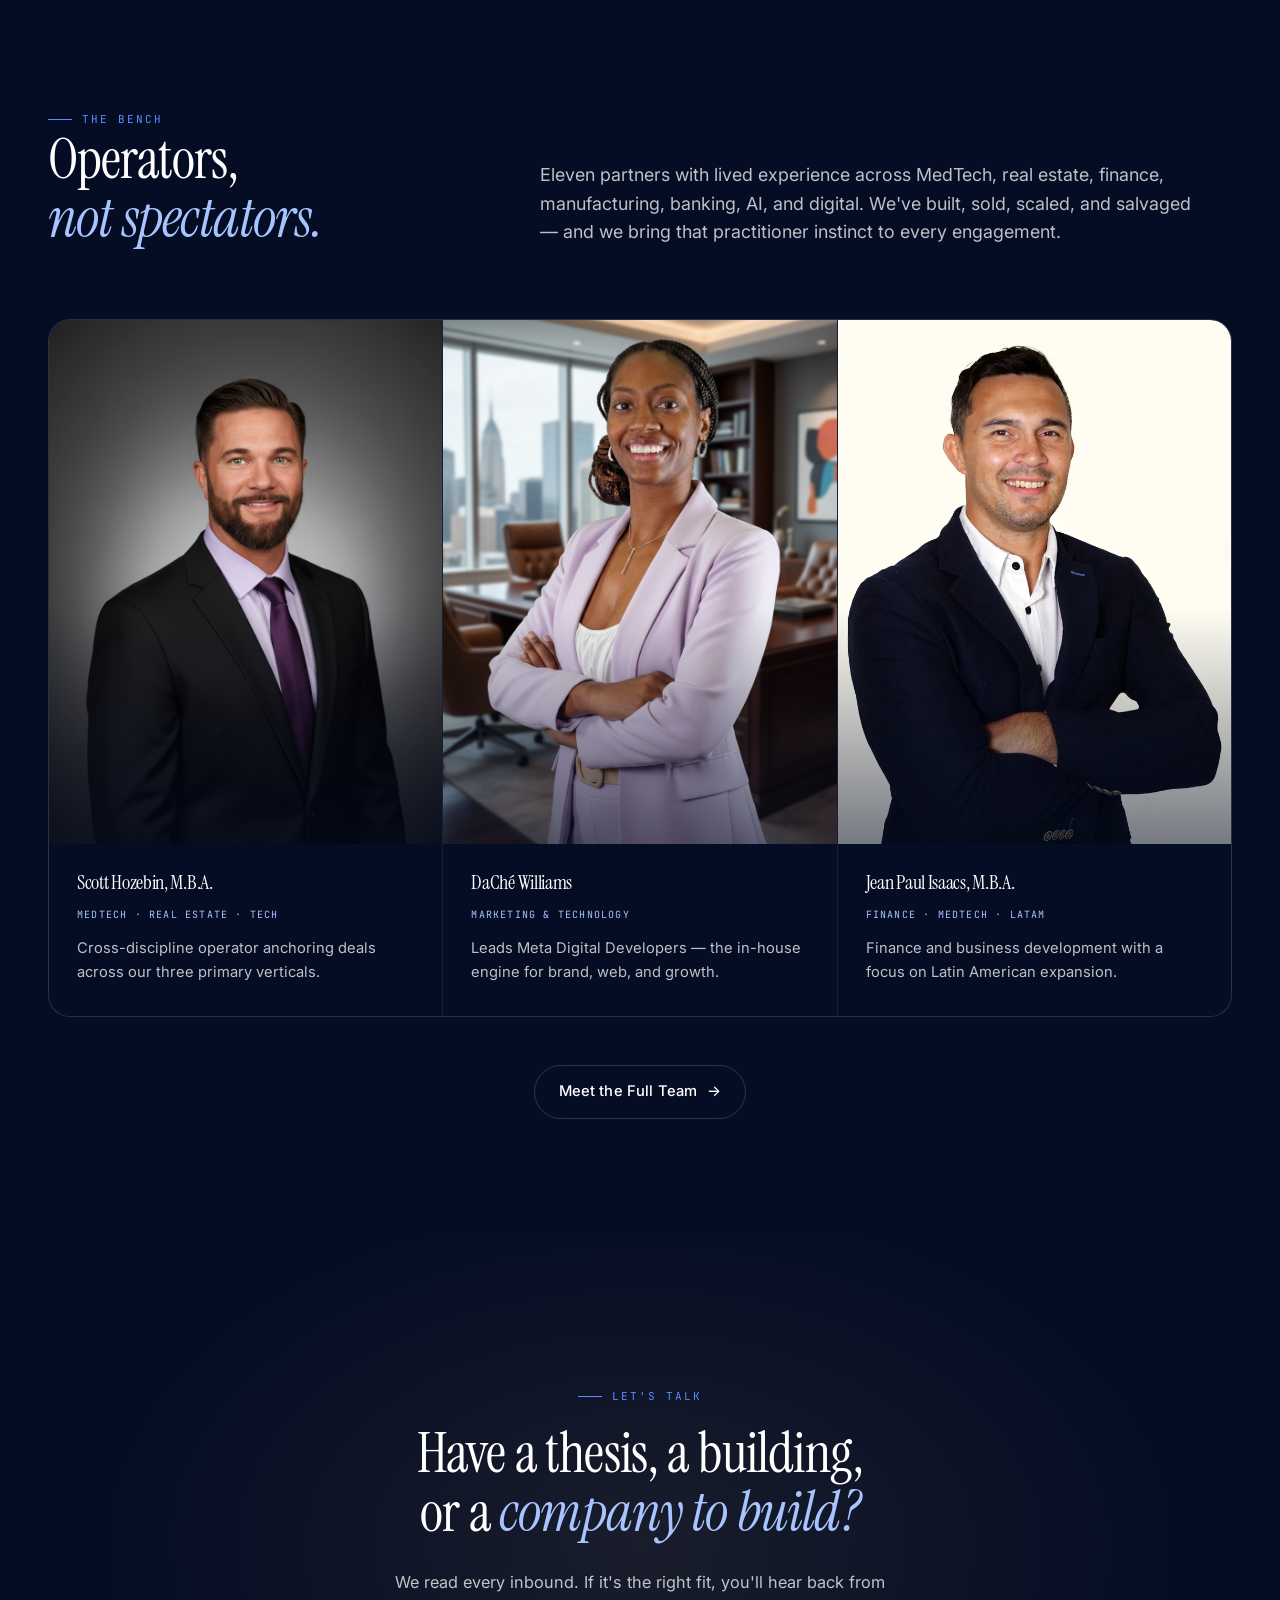
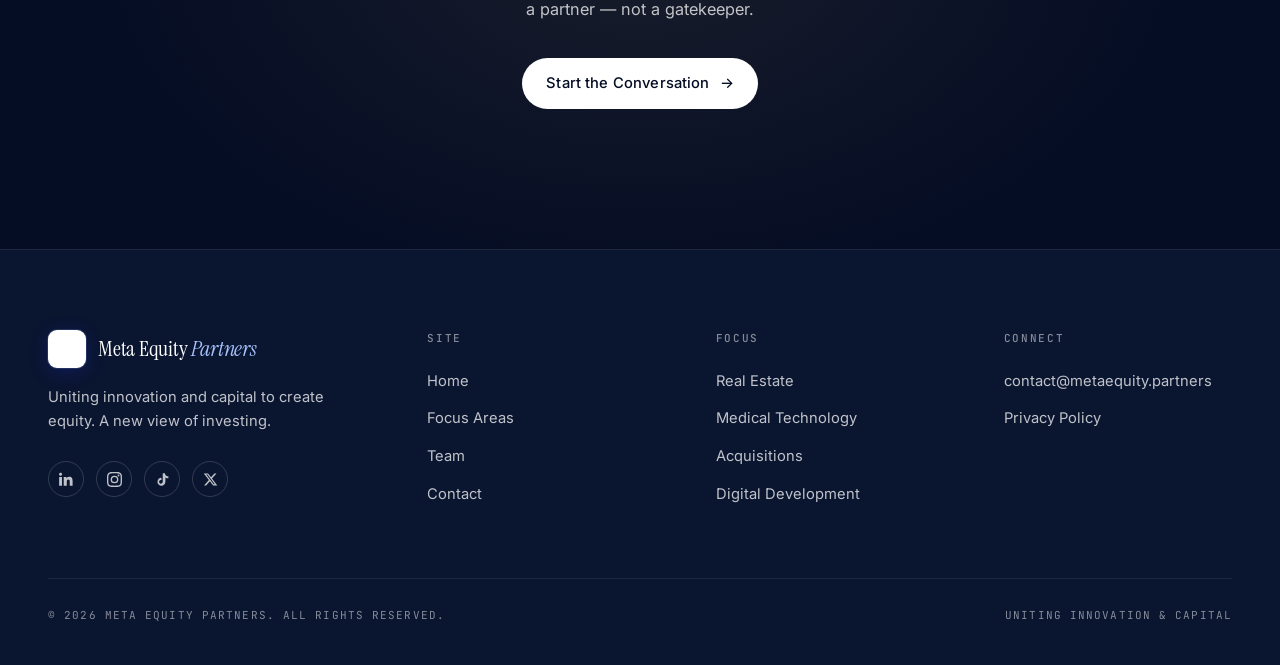
==== commit 4efc0725: "Brand: swap to logo-sampled royal blue palette + wire portraits Color system rebuilt from MetaEquity" ====
--- a/index.html
+++ b/index.html
@@ -16,8 +16,8 @@
 <nav class="nav" id="nav">
     <div class="nav-inner">
         <a href="index.html" class="brand">
-            <span class="brand-mark">M</span>
-            <span>Meta Equity <em style="font-style:italic;color:var(--gold-soft);">Partners</em></span>
+            <img class="brand-mark" src="assets/logo.webp" alt="Meta Equity Partners" />
+            <span>Meta Equity <em style="font-style:italic;color:var(--brand-light);">Partners</em></span>
         </a>
         <ul class="nav-links">
             <li><a href="index.html">Home</a></li>
@@ -209,23 +209,29 @@
         </div>
 
         <div class="team-grid reveal">
-            <div class="team-card">
-                <div class="team-avatar">SH</div>
-                <h3>Scott Hozebin, M.B.A.</h3>
-                <p class="role">MedTech · Real Estate · Tech</p>
-                <p>Cross-discipline operator anchoring deals across our three primary verticals.</p>
-            </div>
-            <div class="team-card">
-                <div class="team-avatar">DW</div>
-                <h3>DaChé Williams</h3>
-                <p class="role">Marketing &amp; Technology</p>
-                <p>Leads Meta Digital Developers — the in-house engine for brand, web, and growth.</p>
-            </div>
-            <div class="team-card">
-                <div class="team-avatar">JI</div>
-                <h3>Jean Paul Isaacs, M.B.A.</h3>
-                <p class="role">Finance · MedTech · LatAm</p>
-                <p>Finance and business development with a focus on Latin American expansion.</p>
+            <div class="team-card with-portrait" data-photo="2">
+                <div class="team-portrait"><img src="assets/headshot-2.png" alt="Scott Hozebin" loading="lazy" /></div>
+                <div class="team-body">
+                    <h3>Scott Hozebin, M.B.A.</h3>
+                    <p class="role">MedTech · Real Estate · Tech</p>
+                    <p>Cross-discipline operator anchoring deals across our three primary verticals.</p>
+                </div>
+            </div>
+            <div class="team-card with-portrait" data-photo="1">
+                <div class="team-portrait"><img src="assets/dache.png" alt="DaChé Williams" loading="lazy" /></div>
+                <div class="team-body">
+                    <h3>DaChé Williams</h3>
+                    <p class="role">Marketing &amp; Technology</p>
+                    <p>Leads Meta Digital Developers — the in-house engine for brand, web, and growth.</p>
+                </div>
+            </div>
+            <div class="team-card with-portrait" data-photo="8">
+                <div class="team-portrait"><img src="assets/jp.webp" alt="Jean Paul Isaacs" loading="lazy" /></div>
+                <div class="team-body">
+                    <h3>Jean Paul Isaacs, M.B.A.</h3>
+                    <p class="role">Finance · MedTech · LatAm</p>
+                    <p>Finance and business development with a focus on Latin American expansion.</p>
+                </div>
             </div>
         </div>
 
--- a/css/styles.css
+++ b/css/styles.css
@@ -3,19 +3,22 @@
    ================================================================ */
 
 :root {
-    /* Palette — institutional, sophisticated */
-    --ink:        #0a0e1a;       /* near-black navy */
-    --ink-2:      #0f1424;       /* card surface */
-    --ink-3:      #161c2e;       /* elevated surface */
+    /* Palette — sampled from MetaEquity Partners logo (royal + light blue) */
+    --ink:        #050d24;       /* near-black brand navy */
+    --ink-2:      #0a1530;       /* card surface */
+    --ink-3:      #122046;       /* elevated surface */
     --line:       rgba(255,255,255,0.08);
-    --line-2:     rgba(255,255,255,0.14);
-    --ivory:      #f4f1ea;
-    --ivory-dim:  rgba(244,241,234,0.72);
-    --ivory-mute: rgba(244,241,234,0.48);
-    --gold:       #c8a96a;        /* primary accent */
-    --gold-soft:  #e6d3a8;
-    --emerald:    #4f8a6d;        /* secondary accent */
-    --blue:       #5b7cfa;
+    --line-2:     rgba(255,255,255,0.16);
+    --ivory:      #ffffff;
+    --ivory-dim:  rgba(255,255,255,0.74);
+    --ivory-mute: rgba(255,255,255,0.50);
+    --gold:       #5b8cff;        /* primary accent — light brand blue */
+    --gold-soft:  #a8c4ff;        /* hover / soft accent */
+    --emerald:    #2b3fcc;        /* secondary — deep brand royal */
+    --blue:       #1e2cb8;        /* core brand royal */
+    --brand:      #1e2cb8;        /* explicit brand color (logo blue) */
+    --brand-2:    #4761ff;        /* gradient mid */
+    --brand-light:#a8c4ff;        /* gradient end / dot-pattern light */
 
     /* Type */
     --font-display: "Instrument Serif", "Cormorant Garamond", Georgia, serif;
@@ -99,7 +102,7 @@
 h3 { font-size: clamp(1.4rem, 2.4vw, 2rem); }
 
 .display-grad {
-    background: linear-gradient(115deg, var(--ivory) 0%, var(--gold-soft) 55%, var(--gold) 100%);
+    background: linear-gradient(115deg, var(--ivory) 0%, var(--brand-light) 55%, var(--brand-2) 100%);
     -webkit-background-clip: text;
     background-clip: text;
     color: transparent;
@@ -107,7 +110,7 @@
 
 .italic-accent {
     font-style: italic;
-    color: var(--gold-soft);
+    color: var(--brand-light);
 }
 
 p { color: var(--ivory-dim); font-size: 1.02rem; }
@@ -150,15 +153,19 @@
     letter-spacing: -0.01em;
 }
 .brand-mark {
-    width: 32px; height: 32px;
-    border-radius: 8px;
-    background: linear-gradient(135deg, var(--gold) 0%, #8a6f3d 100%);
-    display: grid; place-items: center;
-    font-family: var(--font-display);
-    font-weight: 600;
-    color: var(--ink);
-    font-size: 18px;
-    box-shadow: 0 4px 20px rgba(200,169,106,0.25);
+    width: 38px; height: 38px;
+    border-radius: 9px;
+    background: #ffffff;
+    padding: 4px;
+    object-fit: contain;
+    box-shadow: 0 4px 18px rgba(30,44,184,0.30), 0 0 0 1px rgba(168,196,255,0.18);
+    display: block;
+    flex-shrink: 0;
+}
+.brand-mark--lg {
+    width: 56px; height: 56px;
+    border-radius: 12px;
+    padding: 6px;
 }
 
 .nav-links {
@@ -247,9 +254,10 @@
     color: var(--ink);
 }
 .btn-primary:hover {
-    background: var(--gold-soft);
+    background: var(--brand-light);
+    color: var(--ink);
     transform: translateY(-1px);
-    box-shadow: 0 12px 28px rgba(244,241,234,0.18);
+    box-shadow: 0 12px 28px rgba(71,97,255,0.25);
 }
 
 .btn-ghost {
@@ -282,9 +290,9 @@
     z-index: 0;
     pointer-events: none;
     background:
-        radial-gradient(ellipse 50% 40% at 20% 30%, rgba(200,169,106,0.18), transparent 60%),
-        radial-gradient(ellipse 40% 50% at 80% 20%, rgba(91,124,250,0.12), transparent 60%),
-        radial-gradient(ellipse 60% 40% at 50% 90%, rgba(79,138,109,0.15), transparent 60%);
+        radial-gradient(ellipse 50% 40% at 20% 30%, rgba(71,97,255,0.22), transparent 60%),
+        radial-gradient(ellipse 40% 50% at 80% 20%, rgba(168,196,255,0.16), transparent 60%),
+        radial-gradient(ellipse 60% 40% at 50% 90%, rgba(30,44,184,0.30), transparent 60%);
     filter: blur(40px);
     animation: meshDrift 22s ease-in-out infinite alternate;
 }
@@ -495,6 +503,7 @@
 }
 .team-card:hover { background: var(--ink-2); }
 
+/* Small avatar — used on home preview */
 .team-avatar {
     width: 64px; height: 64px;
     border-radius: 50%;
@@ -503,9 +512,57 @@
     display: grid; place-items: center;
     font-family: var(--font-display);
     font-size: 1.4rem;
-    color: var(--gold-soft);
+    color: var(--brand-light);
     margin-bottom: 24px;
-}
+    overflow: hidden;
+    flex-shrink: 0;
+}
+.team-avatar img {
+    width: 100%; height: 100%;
+    object-fit: cover;
+    object-position: center top;
+    display: block;
+}
+
+/* Full portrait — used on team page */
+.team-card.with-portrait { padding: 0; display: flex; flex-direction: column; }
+.team-portrait {
+    width: 100%;
+    aspect-ratio: 3 / 4;
+    background: linear-gradient(135deg, var(--ink-3), var(--ink-2));
+    overflow: hidden;
+    position: relative;
+}
+.team-portrait img {
+    width: 100%; height: 100%;
+    object-fit: cover;
+    object-position: center 18%;
+    transition: transform 0.8s var(--ease), filter 0.6s var(--ease);
+    filter: saturate(0.95) contrast(1.02);
+}
+.team-card.with-portrait:hover .team-portrait img {
+    transform: scale(1.03);
+    filter: saturate(1.05) contrast(1.05);
+}
+.team-portrait::after {
+    content: "";
+    position: absolute;
+    inset: 0;
+    background: linear-gradient(180deg, transparent 55%, rgba(5,13,36,0.55) 100%);
+    pointer-events: none;
+}
+.team-portrait--placeholder {
+    display: grid;
+    place-items: center;
+    font-family: var(--font-display);
+    font-size: 3.5rem;
+    color: var(--brand-light);
+    background: linear-gradient(135deg, var(--ink-3), var(--ink-2));
+}
+.team-card.with-portrait .team-body {
+    padding: 28px 28px 32px;
+}
+
 .team-card h3 {
     font-size: 1.25rem;
     margin-bottom: 6px;
@@ -515,7 +572,7 @@
     font-size: 10px;
     letter-spacing: 0.12em;
     text-transform: uppercase;
-    color: var(--gold);
+    color: var(--brand-light);
 }
 .team-card p {
     margin-top: 14px;
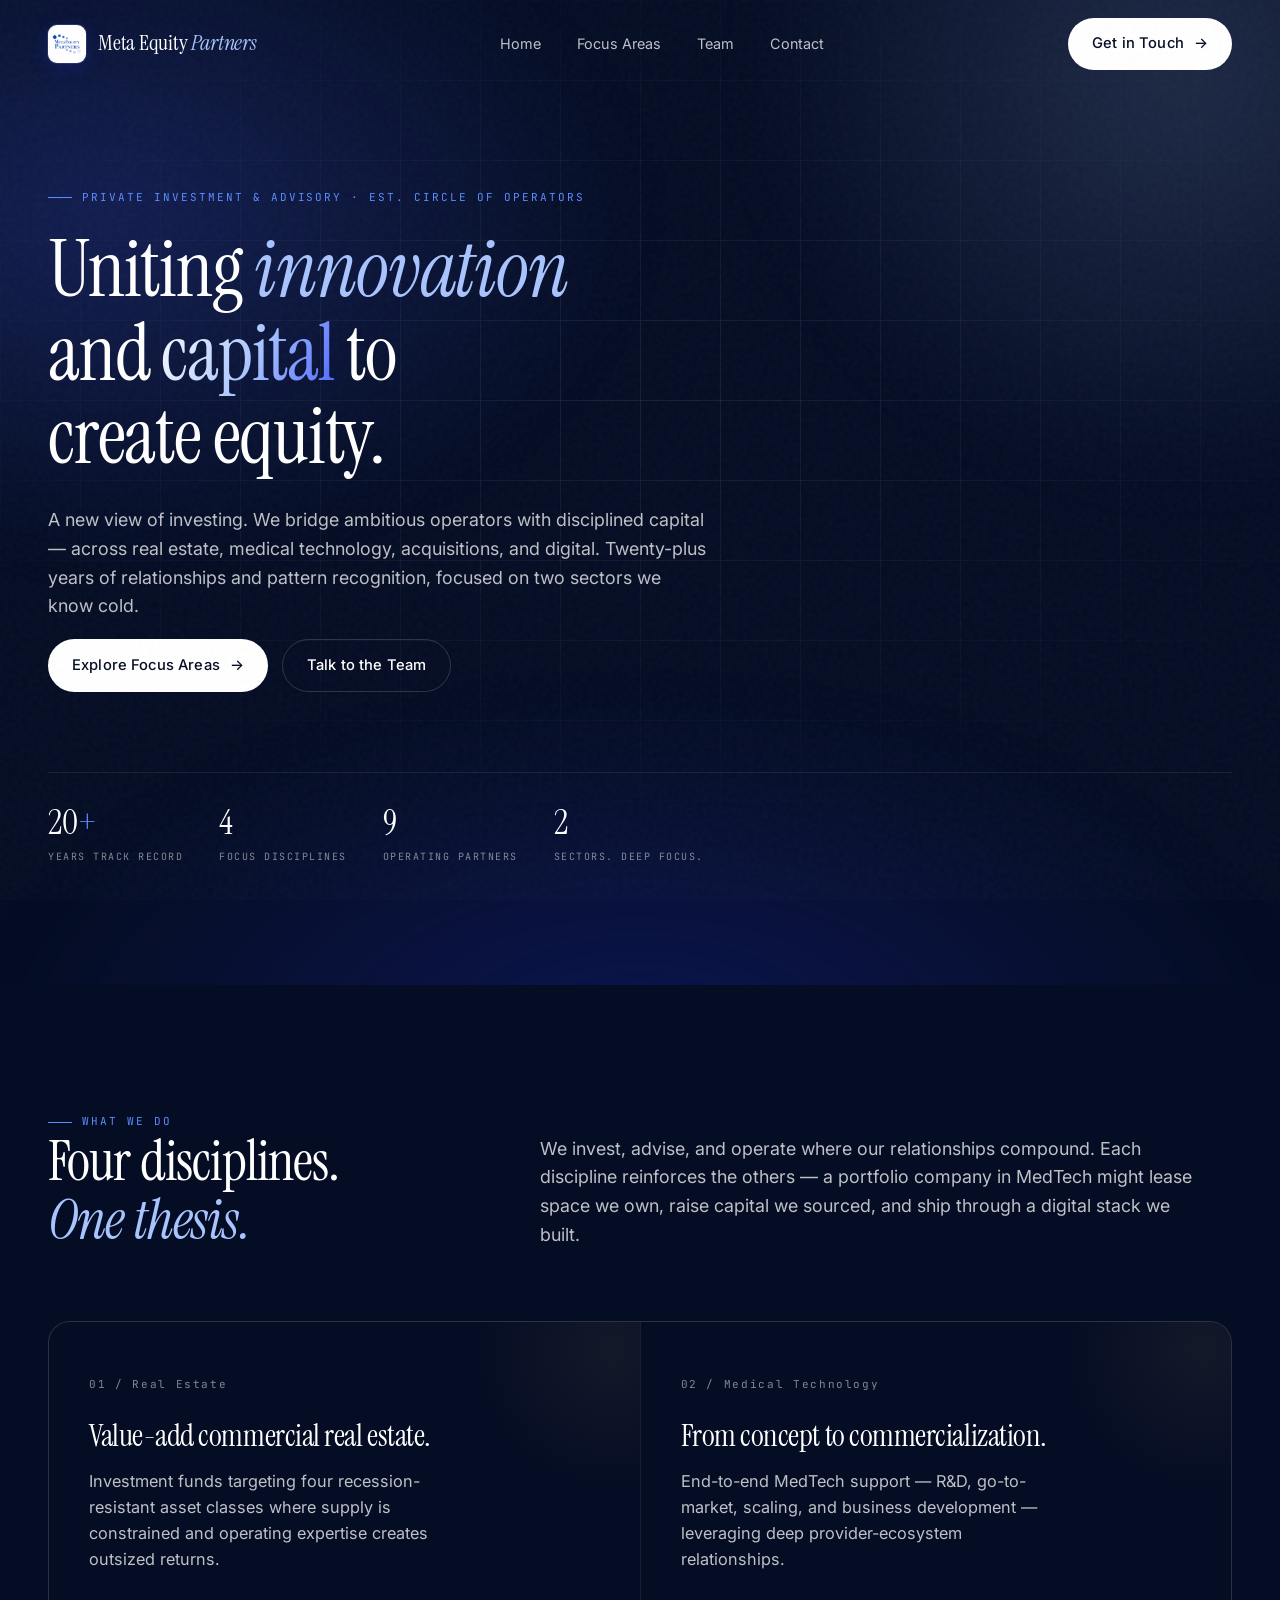
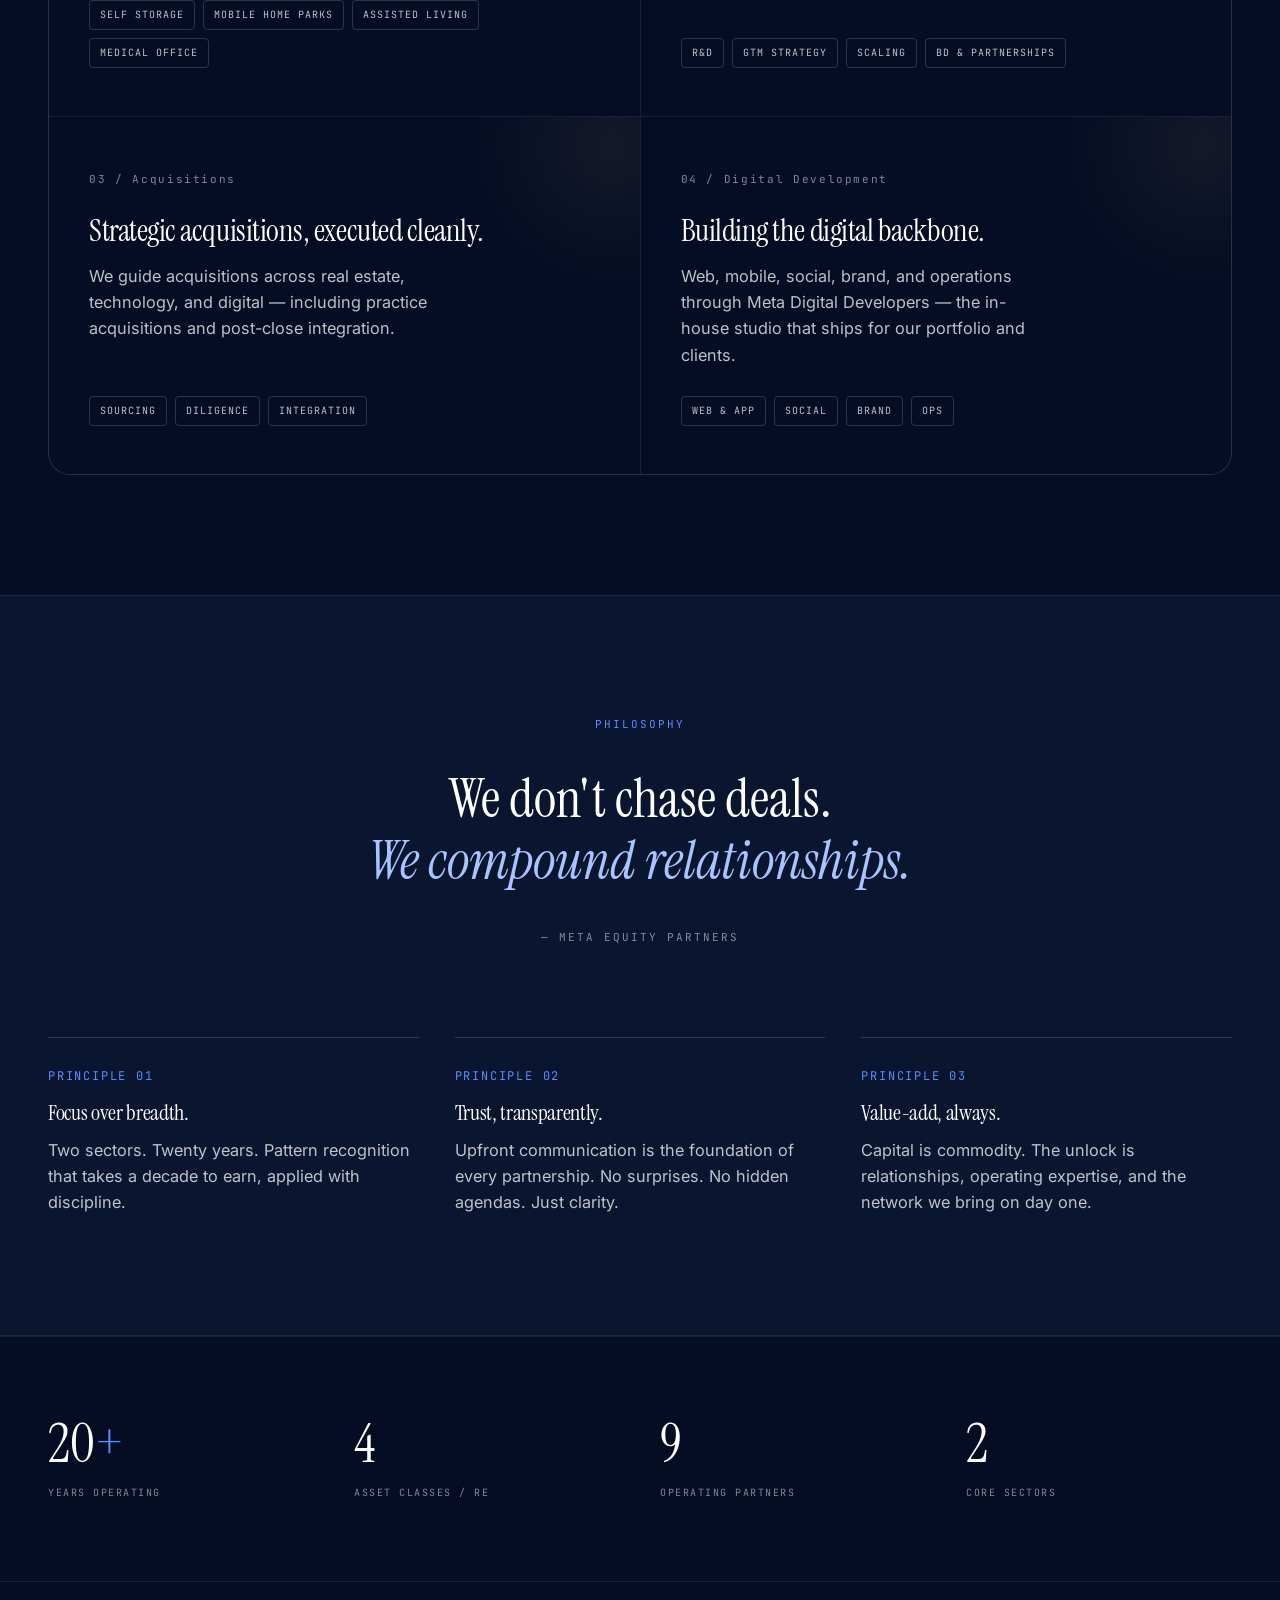
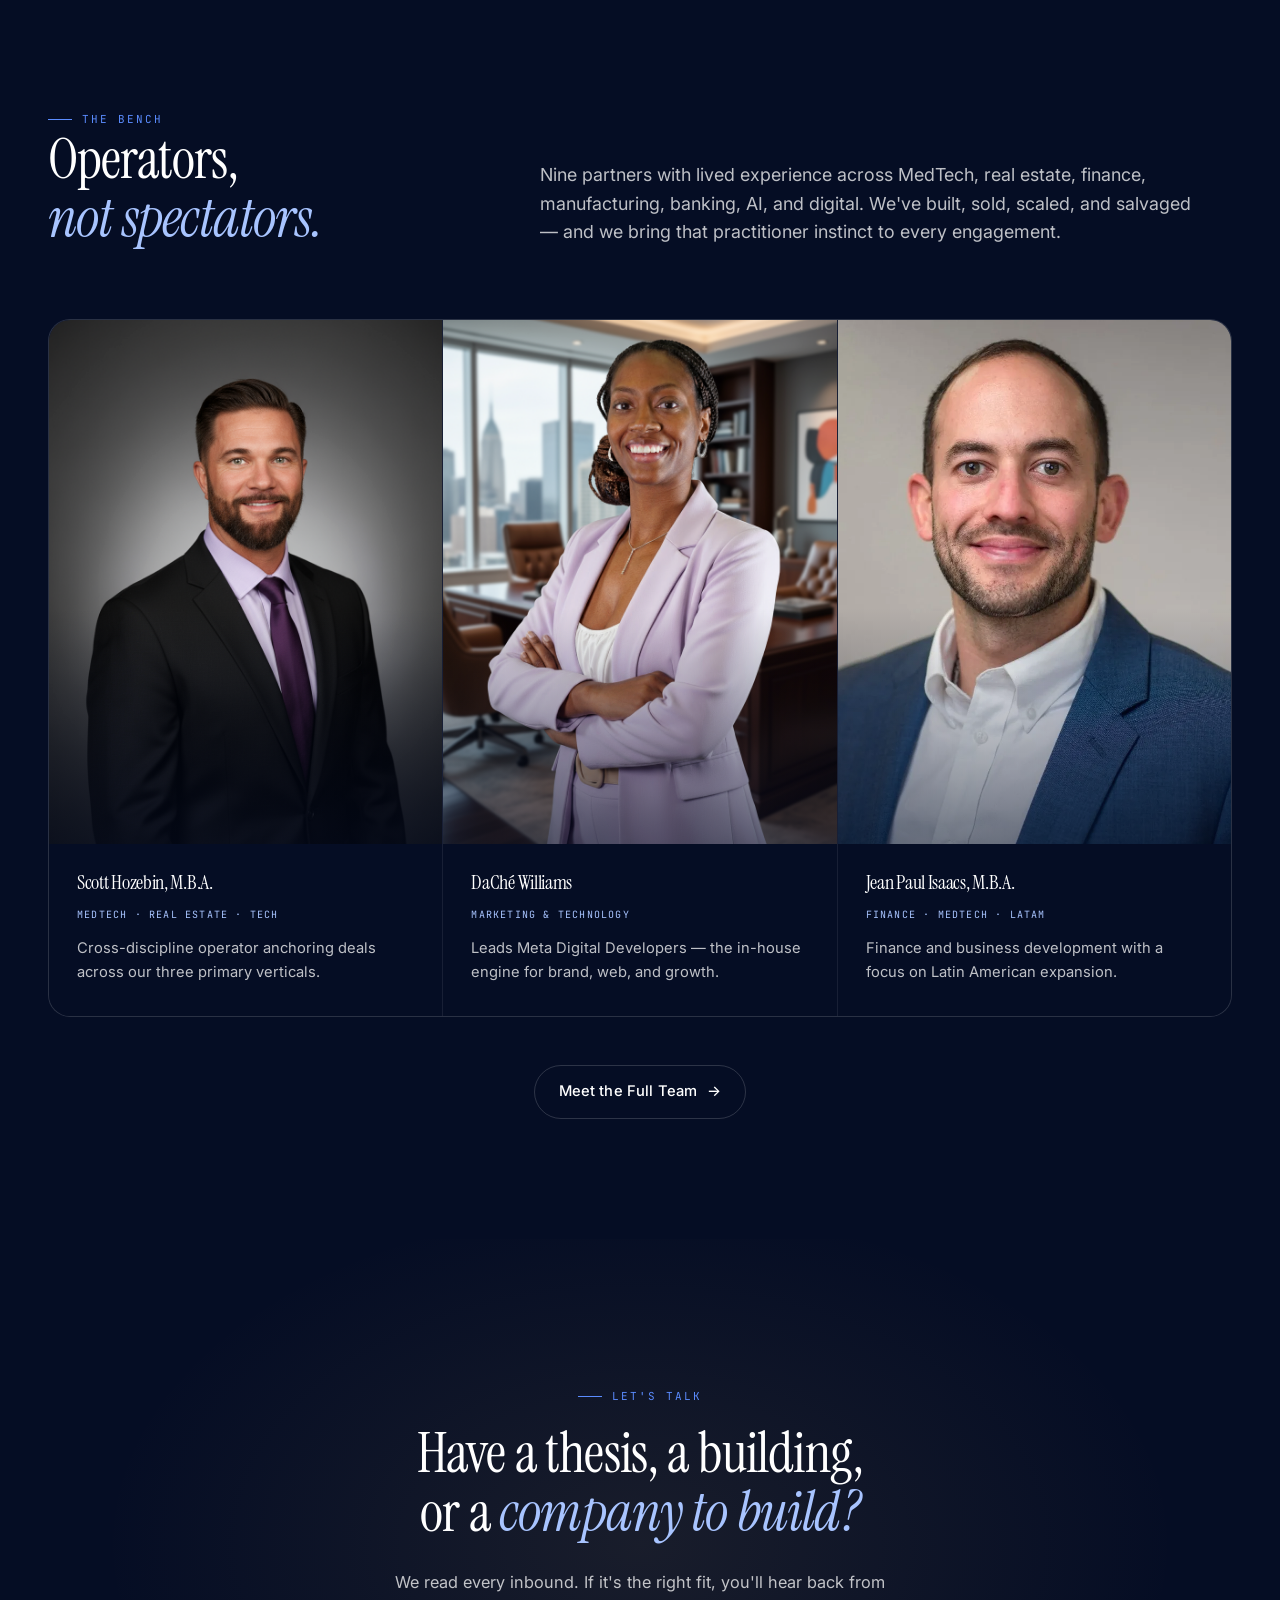
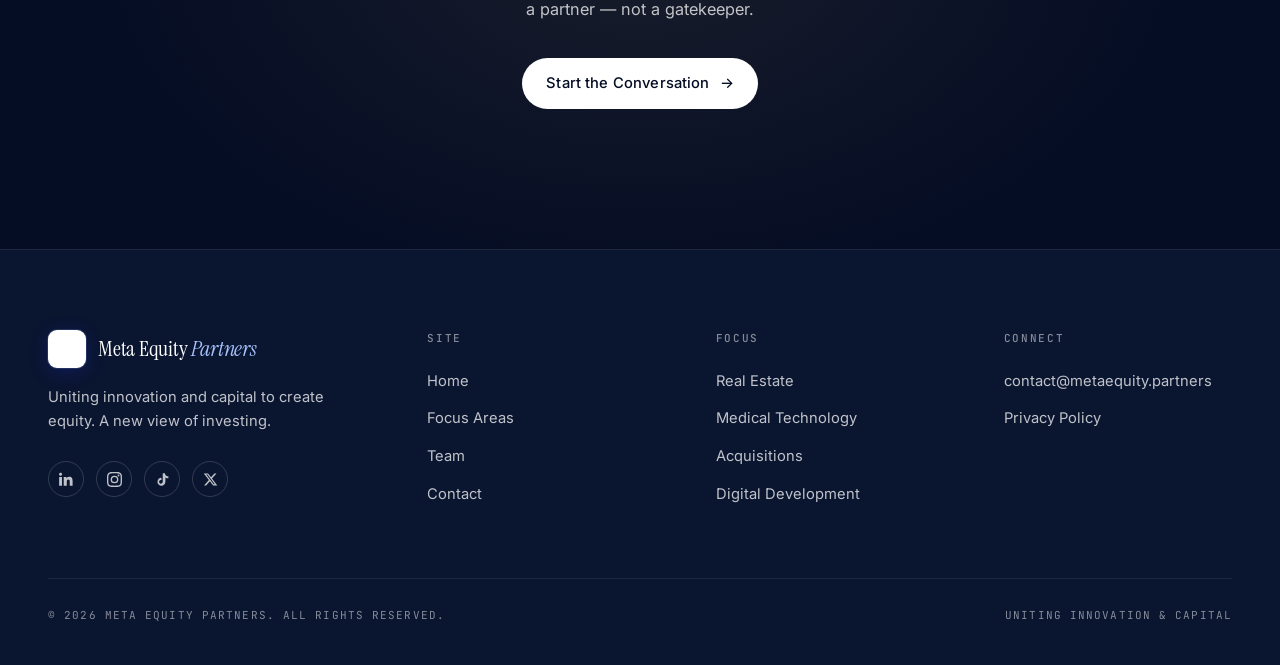
==== commit 0103181c: "Team: lock in confirmed photo mapping, drop 2 partners, 11→9 Final photo-to-person assignments per f" ====
--- a/index.html
+++ b/index.html
@@ -62,7 +62,7 @@
                 <span class="lbl">Focus Disciplines</span>
             </div>
             <div class="hero-meta-item">
-                <span class="num">11</span>
+                <span class="num">9</span>
                 <span class="lbl">Operating Partners</span>
             </div>
             <div class="hero-meta-item">
@@ -186,7 +186,7 @@
                 <div class="lbl">Asset Classes / RE</div>
             </div>
             <div class="stat reveal">
-                <div class="big">11</div>
+                <div class="big">9</div>
                 <div class="lbl">Operating Partners</div>
             </div>
             <div class="stat reveal">
@@ -205,19 +205,19 @@
                 <span class="eyebrow">The bench</span>
                 <h2>Operators,<br><span class="italic-accent">not spectators.</span></h2>
             </div>
-            <p class="lead">Eleven partners with lived experience across MedTech, real estate, finance, manufacturing, banking, AI, and digital. We've built, sold, scaled, and salvaged — and we bring that practitioner instinct to every engagement.</p>
+            <p class="lead">Nine partners with lived experience across MedTech, real estate, finance, manufacturing, banking, AI, and digital. We've built, sold, scaled, and salvaged — and we bring that practitioner instinct to every engagement.</p>
         </div>
 
         <div class="team-grid reveal">
-            <div class="team-card with-portrait" data-photo="2">
-                <div class="team-portrait"><img src="assets/headshot-2.png" alt="Scott Hozebin" loading="lazy" /></div>
+            <div class="team-card with-portrait">
+                <div class="team-portrait"><img src="assets/scott.png" alt="Scott Hozebin" loading="lazy" /></div>
                 <div class="team-body">
                     <h3>Scott Hozebin, M.B.A.</h3>
                     <p class="role">MedTech · Real Estate · Tech</p>
                     <p>Cross-discipline operator anchoring deals across our three primary verticals.</p>
                 </div>
             </div>
-            <div class="team-card with-portrait" data-photo="1">
+            <div class="team-card with-portrait">
                 <div class="team-portrait"><img src="assets/dache.png" alt="DaChé Williams" loading="lazy" /></div>
                 <div class="team-body">
                     <h3>DaChé Williams</h3>
@@ -225,8 +225,8 @@
                     <p>Leads Meta Digital Developers — the in-house engine for brand, web, and growth.</p>
                 </div>
             </div>
-            <div class="team-card with-portrait" data-photo="8">
-                <div class="team-portrait"><img src="assets/jp.webp" alt="Jean Paul Isaacs" loading="lazy" /></div>
+            <div class="team-card with-portrait">
+                <div class="team-portrait"><img src="assets/jp-isaacs.webp" alt="Jean Paul Isaacs" loading="lazy" /></div>
                 <div class="team-body">
                     <h3>Jean Paul Isaacs, M.B.A.</h3>
                     <p class="role">Finance · MedTech · LatAm</p>
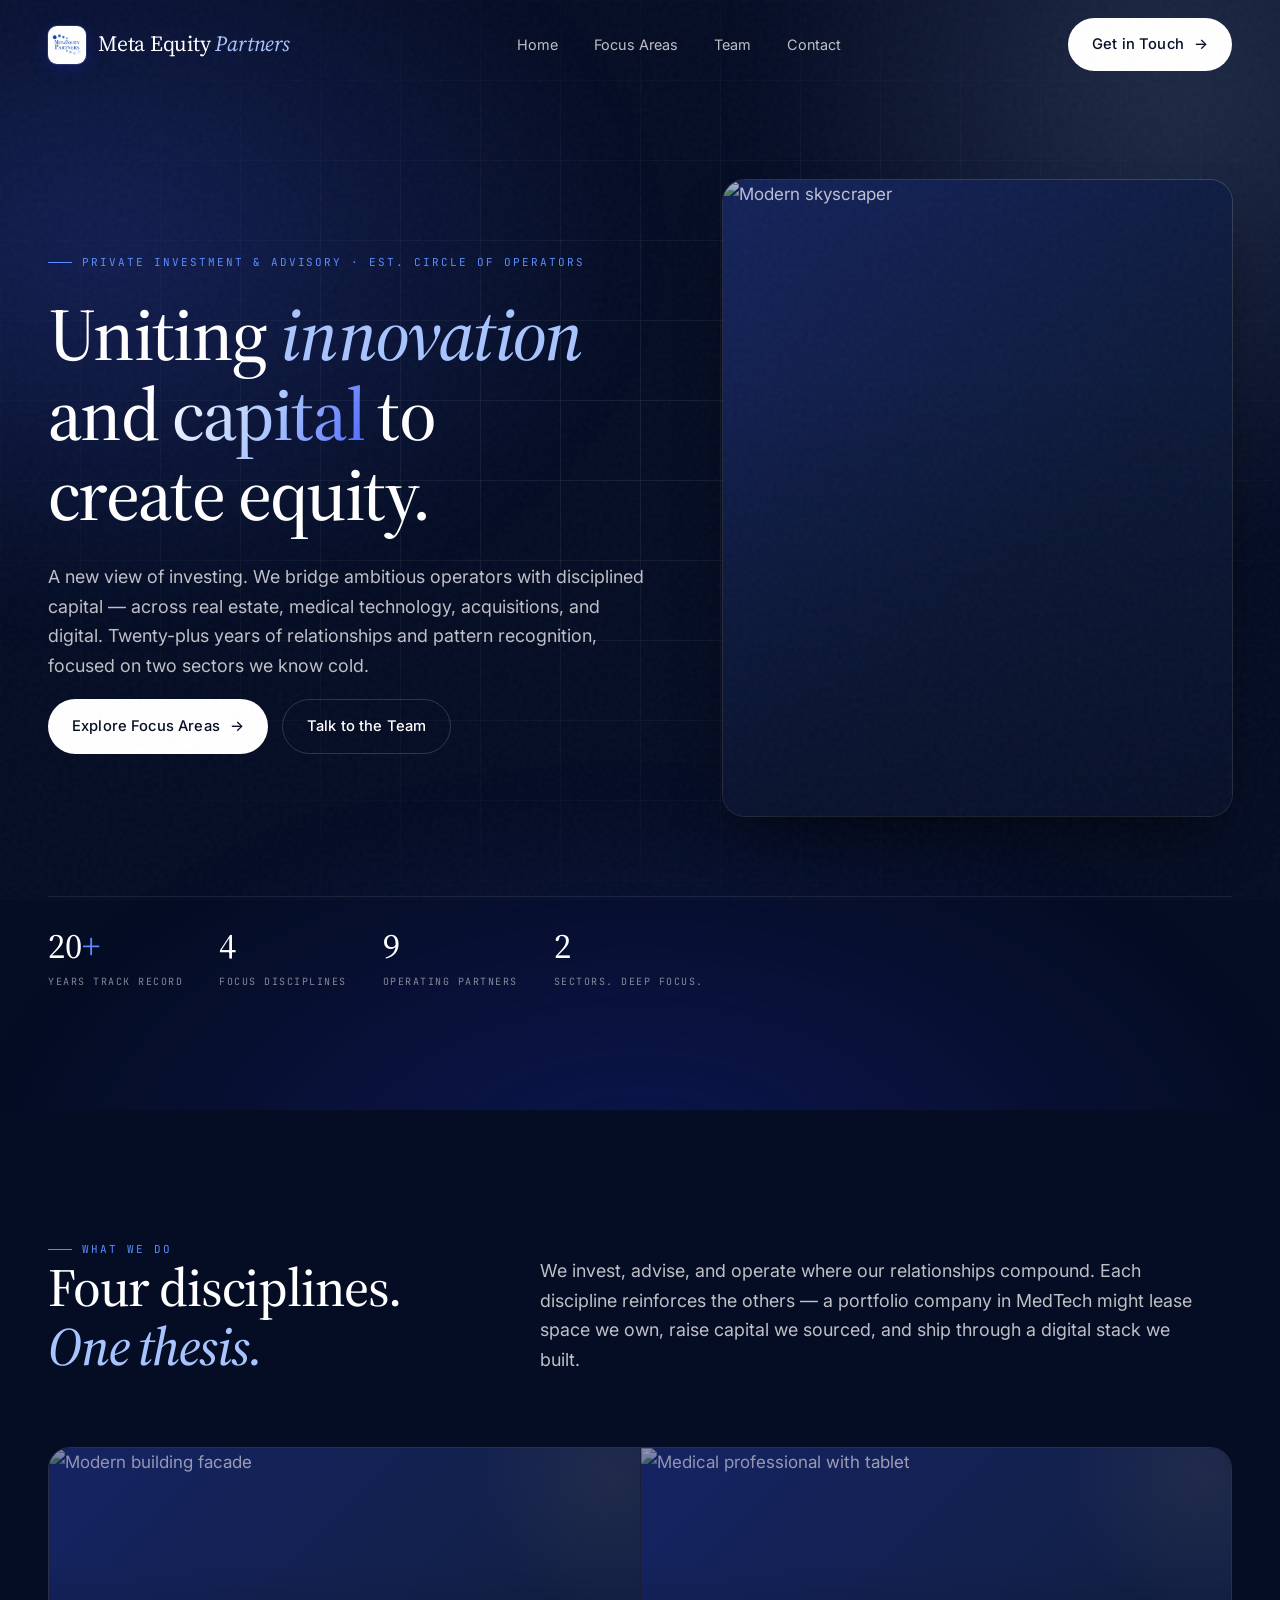
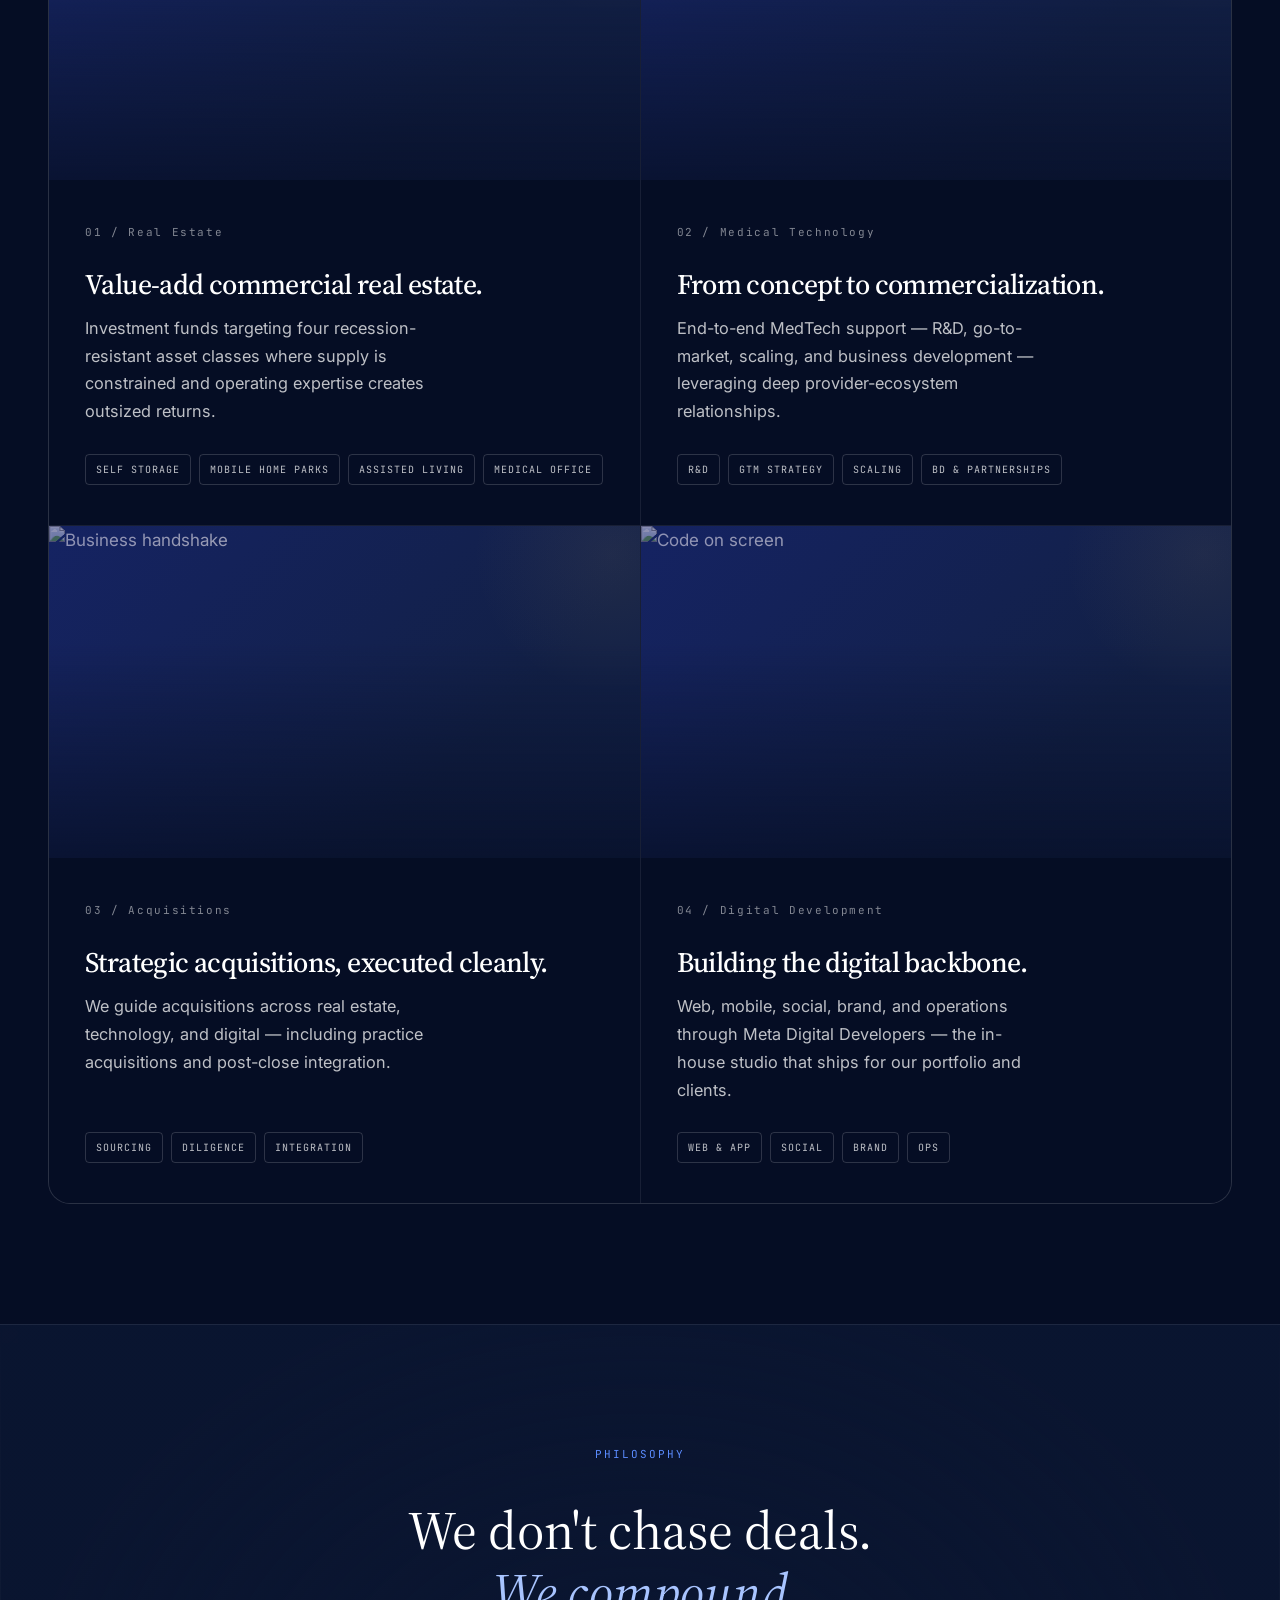
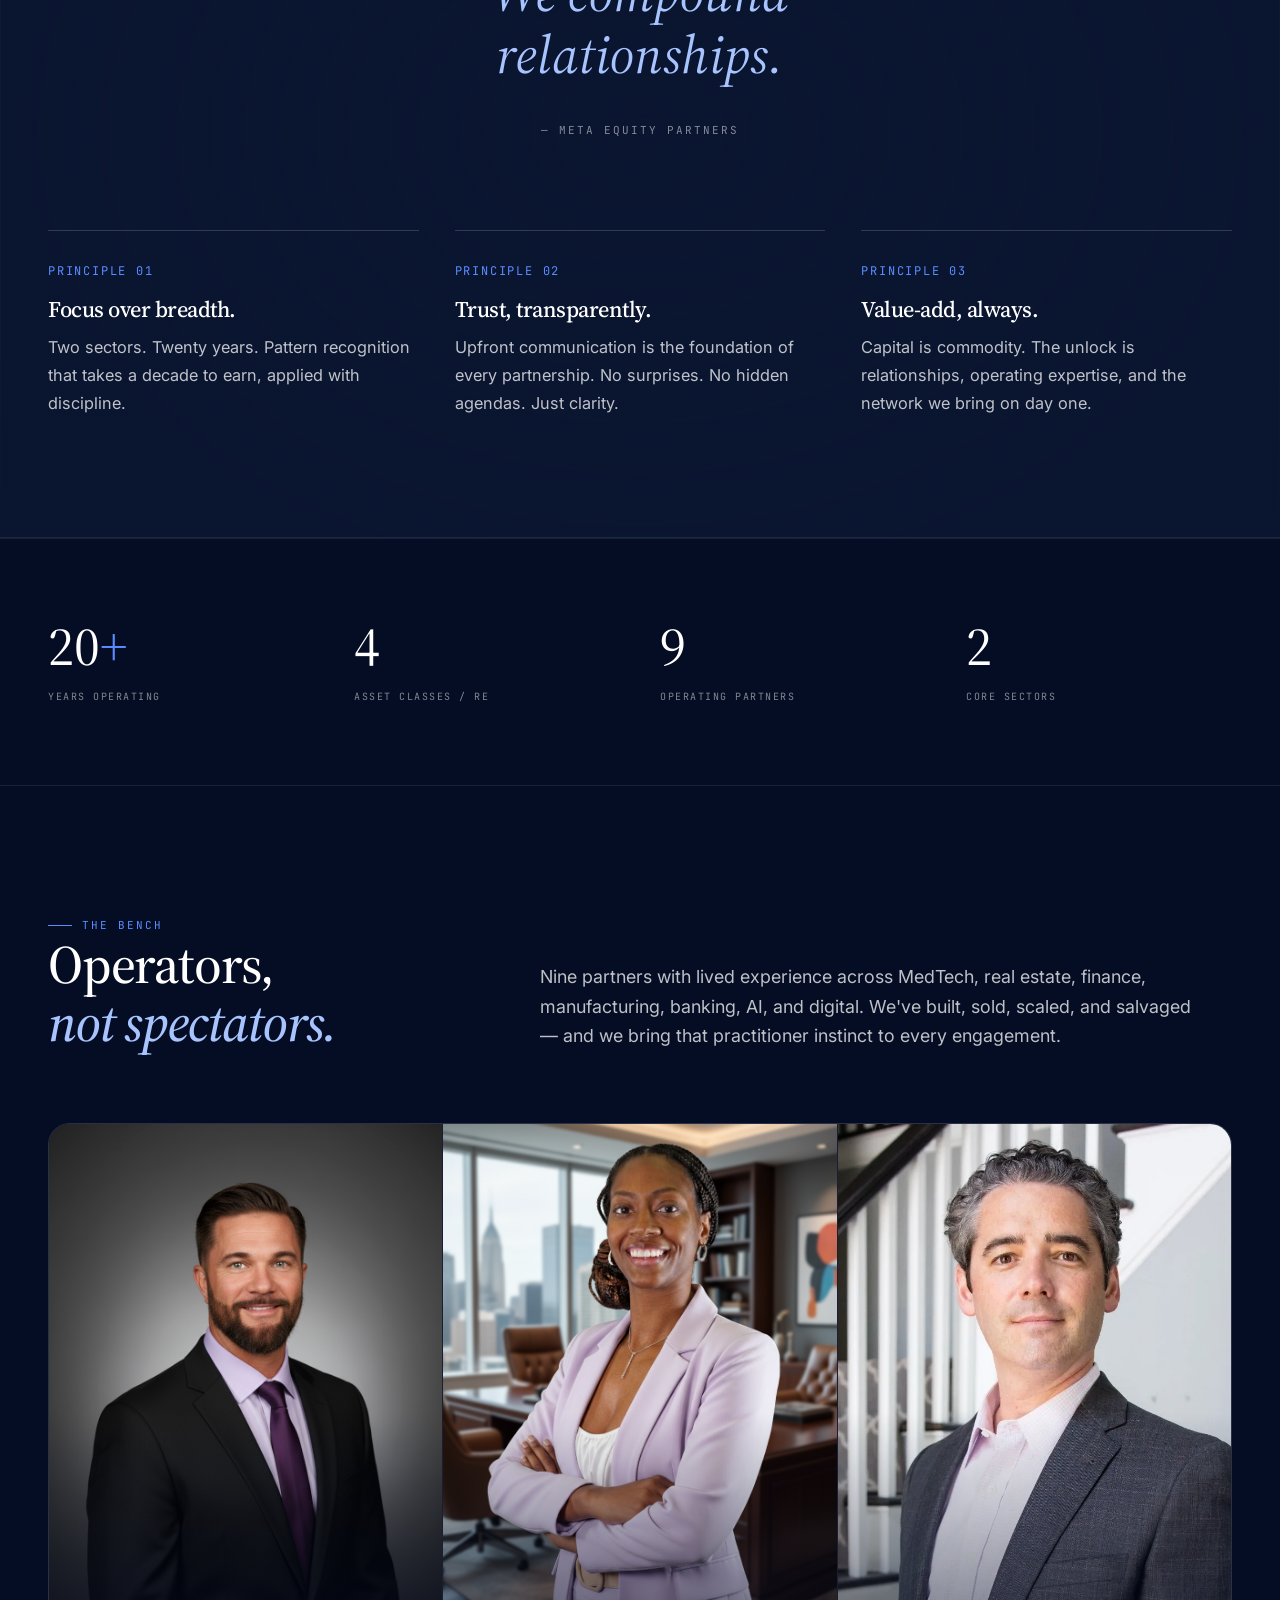
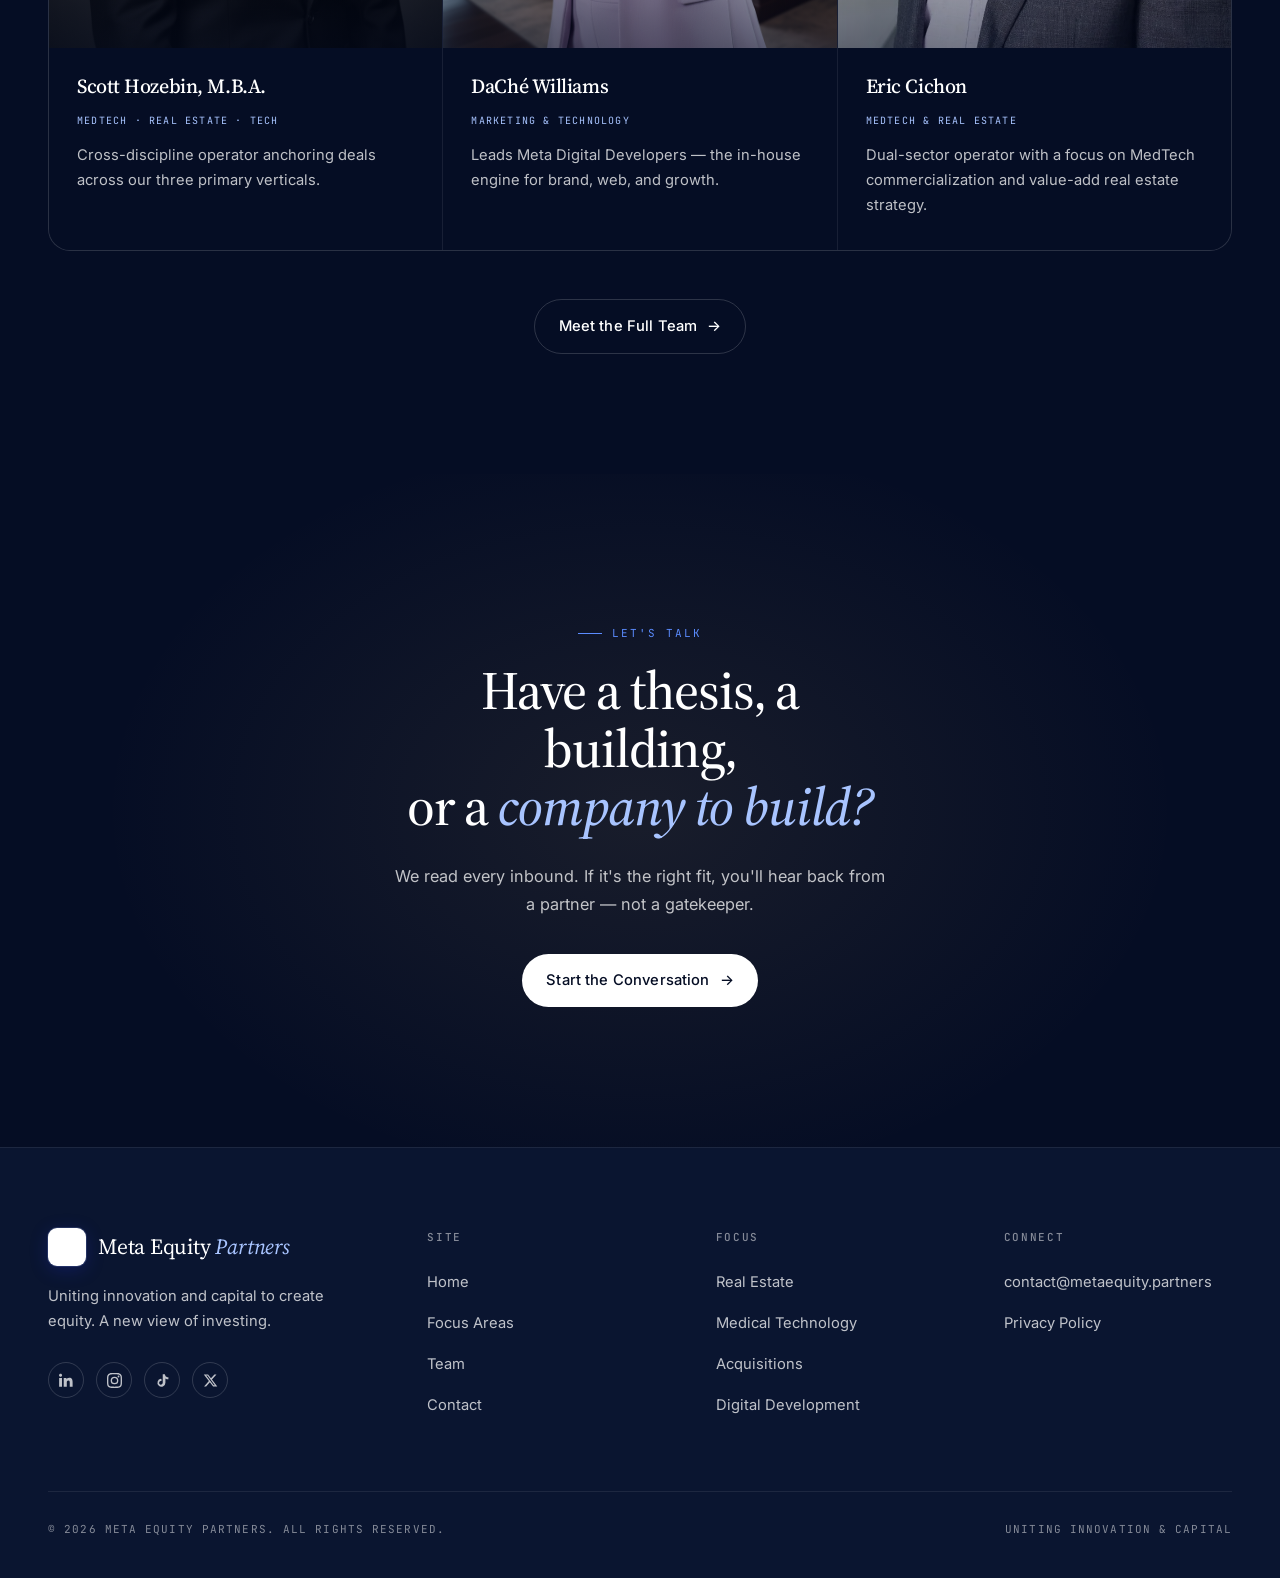
==== commit 8edeba10: "Type overhaul + stock imagery + Eric on home + mobile polish Type system: swap Instrument Serif → So" ====
--- a/index.html
+++ b/index.html
@@ -7,7 +7,7 @@
 <title>Meta Equity Partners — Uniting Innovation and Capital</title>
 <link rel="preconnect" href="https://fonts.googleapis.com">
 <link rel="preconnect" href="https://fonts.gstatic.com" crossorigin>
-<link rel="stylesheet" href="https://fonts.googleapis.com/css2?family=Instrument+Serif:ital@0;1&family=Inter:wght@400;500;600;700&family=JetBrains+Mono:wght@400;500&display=swap">
+<link rel="stylesheet" href="https://fonts.googleapis.com/css2?family=Inter:wght@400;500;600;700&family=JetBrains+Mono:wght@400;500&family=Source+Serif+4:ital,opsz,wght@0,8..60,400;0,8..60,500;0,8..60,600;1,8..60,400;1,8..60,500&display=swap">
 <link rel="stylesheet" href="css/styles.css">
 </head>
 <body>
@@ -41,16 +41,23 @@
     <div class="hero-grid-bg"></div>
     <div class="hero-mesh"></div>
     <div class="container hero-inner">
-        <span class="eyebrow reveal">Private Investment &amp; Advisory · Est. circle of operators</span>
-        <h1 class="reveal">
-            Uniting <span class="italic-accent">innovation</span><br>
-            and <span class="display-grad">capital</span> to<br>
-            create equity.
-        </h1>
-        <p class="lead reveal">A new view of investing. We bridge ambitious operators with disciplined capital — across real estate, medical technology, acquisitions, and digital. Twenty-plus years of relationships and pattern recognition, focused on two sectors we know cold.</p>
-        <div class="hero-actions reveal">
-            <a href="focus.html" class="btn btn-primary">Explore Focus Areas <span class="arr">→</span></a>
-            <a href="contact.html" class="btn btn-ghost">Talk to the Team</a>
+        <div class="hero-split">
+            <div class="hero-text">
+                <span class="eyebrow reveal">Private Investment &amp; Advisory · Est. circle of operators</span>
+                <h1 class="reveal">
+                    Uniting <span class="italic-accent">innovation</span><br>
+                    and <span class="display-grad">capital</span> to<br>
+                    create equity.
+                </h1>
+                <p class="lead reveal">A new view of investing. We bridge ambitious operators with disciplined capital — across real estate, medical technology, acquisitions, and digital. Twenty-plus years of relationships and pattern recognition, focused on two sectors we know cold.</p>
+                <div class="hero-actions reveal">
+                    <a href="focus.html" class="btn btn-primary">Explore Focus Areas <span class="arr">→</span></a>
+                    <a href="contact.html" class="btn btn-ghost">Talk to the Team</a>
+                </div>
+            </div>
+            <div class="hero-visual reveal">
+                <img src="https://images.unsplash.com/photo-1486325212027-8081e485255e?auto=format&fit=crop&w=1200&q=80" alt="Modern skyscraper" loading="eager" />
+            </div>
         </div>
         <div class="hero-meta reveal">
             <div class="hero-meta-item">
@@ -86,57 +93,77 @@
 
         <div class="focus-grid reveal">
             <article class="focus-card">
-                <div>
-                    <span class="num">01 / Real Estate</span>
-                    <h3>Value-add commercial real estate.</h3>
-                    <p>Investment funds targeting four recession-resistant asset classes where supply is constrained and operating expertise creates outsized returns.</p>
-                </div>
-                <div class="tags">
-                    <span class="tag">Self Storage</span>
-                    <span class="tag">Mobile Home Parks</span>
-                    <span class="tag">Assisted Living</span>
-                    <span class="tag">Medical Office</span>
+                <div class="focus-card-image">
+                    <img src="https://images.unsplash.com/photo-1487958449943-2429e8be8625?auto=format&fit=crop&w=900&q=80" alt="Modern building facade" loading="lazy" />
+                </div>
+                <div class="focus-card-body">
+                    <div>
+                        <span class="num">01 / Real Estate</span>
+                        <h3>Value-add commercial real estate.</h3>
+                        <p>Investment funds targeting four recession-resistant asset classes where supply is constrained and operating expertise creates outsized returns.</p>
+                    </div>
+                    <div class="tags">
+                        <span class="tag">Self Storage</span>
+                        <span class="tag">Mobile Home Parks</span>
+                        <span class="tag">Assisted Living</span>
+                        <span class="tag">Medical Office</span>
+                    </div>
                 </div>
             </article>
 
             <article class="focus-card">
-                <div>
-                    <span class="num">02 / Medical Technology</span>
-                    <h3>From concept to commercialization.</h3>
-                    <p>End-to-end MedTech support — R&amp;D, go-to-market, scaling, and business development — leveraging deep provider-ecosystem relationships.</p>
-                </div>
-                <div class="tags">
-                    <span class="tag">R&amp;D</span>
-                    <span class="tag">GTM Strategy</span>
-                    <span class="tag">Scaling</span>
-                    <span class="tag">BD &amp; Partnerships</span>
+                <div class="focus-card-image">
+                    <img src="https://images.unsplash.com/photo-1576091160399-112ba8d25d1d?auto=format&fit=crop&w=900&q=80" alt="Medical professional with tablet" loading="lazy" />
+                </div>
+                <div class="focus-card-body">
+                    <div>
+                        <span class="num">02 / Medical Technology</span>
+                        <h3>From concept to commercialization.</h3>
+                        <p>End-to-end MedTech support — R&amp;D, go-to-market, scaling, and business development — leveraging deep provider-ecosystem relationships.</p>
+                    </div>
+                    <div class="tags">
+                        <span class="tag">R&amp;D</span>
+                        <span class="tag">GTM Strategy</span>
+                        <span class="tag">Scaling</span>
+                        <span class="tag">BD &amp; Partnerships</span>
+                    </div>
                 </div>
             </article>
 
             <article class="focus-card">
-                <div>
-                    <span class="num">03 / Acquisitions</span>
-                    <h3>Strategic acquisitions, executed cleanly.</h3>
-                    <p>We guide acquisitions across real estate, technology, and digital — including practice acquisitions and post-close integration.</p>
-                </div>
-                <div class="tags">
-                    <span class="tag">Sourcing</span>
-                    <span class="tag">Diligence</span>
-                    <span class="tag">Integration</span>
+                <div class="focus-card-image">
+                    <img src="https://images.unsplash.com/photo-1521791136064-7986c2920216?auto=format&fit=crop&w=900&q=80" alt="Business handshake" loading="lazy" />
+                </div>
+                <div class="focus-card-body">
+                    <div>
+                        <span class="num">03 / Acquisitions</span>
+                        <h3>Strategic acquisitions, executed cleanly.</h3>
+                        <p>We guide acquisitions across real estate, technology, and digital — including practice acquisitions and post-close integration.</p>
+                    </div>
+                    <div class="tags">
+                        <span class="tag">Sourcing</span>
+                        <span class="tag">Diligence</span>
+                        <span class="tag">Integration</span>
+                    </div>
                 </div>
             </article>
 
             <article class="focus-card">
-                <div>
-                    <span class="num">04 / Digital Development</span>
-                    <h3>Building the digital backbone.</h3>
-                    <p>Web, mobile, social, brand, and operations through Meta Digital Developers — the in-house studio that ships for our portfolio and clients.</p>
-                </div>
-                <div class="tags">
-                    <span class="tag">Web &amp; App</span>
-                    <span class="tag">Social</span>
-                    <span class="tag">Brand</span>
-                    <span class="tag">Ops</span>
+                <div class="focus-card-image">
+                    <img src="https://images.unsplash.com/photo-1517694712202-14dd9538aa97?auto=format&fit=crop&w=900&q=80" alt="Code on screen" loading="lazy" />
+                </div>
+                <div class="focus-card-body">
+                    <div>
+                        <span class="num">04 / Digital Development</span>
+                        <h3>Building the digital backbone.</h3>
+                        <p>Web, mobile, social, brand, and operations through Meta Digital Developers — the in-house studio that ships for our portfolio and clients.</p>
+                    </div>
+                    <div class="tags">
+                        <span class="tag">Web &amp; App</span>
+                        <span class="tag">Social</span>
+                        <span class="tag">Brand</span>
+                        <span class="tag">Ops</span>
+                    </div>
                 </div>
             </article>
         </div>
@@ -145,6 +172,9 @@
 
 <!-- ============== PHILOSOPHY ============== -->
 <section class="philosophy">
+    <div class="philosophy-bg">
+        <img src="https://images.unsplash.com/photo-1480714378408-67cf0d13bc1b?auto=format&fit=crop&w=1800&q=80" alt="" loading="lazy" />
+    </div>
     <div class="container">
         <span class="eyebrow reveal" style="display:block;text-align:center;margin-bottom:36px;">Philosophy</span>
         <p class="philosophy-pull reveal">
@@ -226,11 +256,11 @@
                 </div>
             </div>
             <div class="team-card with-portrait">
-                <div class="team-portrait"><img src="assets/jp-isaacs.webp" alt="Jean Paul Isaacs" loading="lazy" /></div>
+                <div class="team-portrait"><img src="assets/eric.webp" alt="Eric Cichon" loading="lazy" /></div>
                 <div class="team-body">
-                    <h3>Jean Paul Isaacs, M.B.A.</h3>
-                    <p class="role">Finance · MedTech · LatAm</p>
-                    <p>Finance and business development with a focus on Latin American expansion.</p>
+                    <h3>Eric Cichon</h3>
+                    <p class="role">MedTech &amp; Real Estate</p>
+                    <p>Dual-sector operator with a focus on MedTech commercialization and value-add real estate strategy.</p>
                 </div>
             </div>
         </div>
--- a/css/styles.css
+++ b/css/styles.css
@@ -20,8 +20,8 @@
     --brand-2:    #4761ff;        /* gradient mid */
     --brand-light:#a8c4ff;        /* gradient end / dot-pattern light */
 
-    /* Type */
-    --font-display: "Instrument Serif", "Cormorant Garamond", Georgia, serif;
+    /* Type — corporate-readable: sturdy serif display + clean sans body */
+    --font-display: "Source Serif 4", "Source Serif Pro", "Charter", Georgia, serif;
     --font-sans:    "Inter", -apple-system, BlinkMacSystemFont, "Segoe UI", sans-serif;
     --font-mono:    "JetBrains Mono", ui-monospace, "SF Mono", Menlo, monospace;
 
@@ -41,8 +41,9 @@
     font-family: var(--font-sans);
     background: var(--ink);
     color: var(--ivory);
-    line-height: 1.6;
-    font-size: 16px;
+    line-height: 1.7;
+    font-size: 17px;
+    font-weight: 400;
     -webkit-font-smoothing: antialiased;
     -moz-osx-font-smoothing: grayscale;
     overflow-x: hidden;
@@ -91,15 +92,16 @@
 
 h1, h2, h3, h4 {
     font-family: var(--font-display);
-    font-weight: 400;
-    letter-spacing: -0.015em;
-    line-height: 1.05;
+    font-weight: 500;
+    letter-spacing: -0.022em;
+    line-height: 1.08;
     color: var(--ivory);
 }
 
-h1 { font-size: clamp(2.6rem, 6.2vw, 5.4rem); }
-h2 { font-size: clamp(2rem, 4.4vw, 3.6rem); }
-h3 { font-size: clamp(1.4rem, 2.4vw, 2rem); }
+h1 { font-size: clamp(2.4rem, 5.8vw, 5rem); font-weight: 500; }
+h2 { font-size: clamp(1.9rem, 4.2vw, 3.4rem); }
+h3 { font-size: clamp(1.35rem, 2.2vw, 1.85rem); font-weight: 500; }
+h4 { font-size: clamp(1.15rem, 1.6vw, 1.4rem); font-weight: 500; }
 
 .display-grad {
     background: linear-gradient(115deg, var(--ivory) 0%, var(--brand-light) 55%, var(--brand-2) 100%);
@@ -113,8 +115,8 @@
     color: var(--brand-light);
 }
 
-p { color: var(--ivory-dim); font-size: 1.02rem; }
-.lead { font-size: clamp(1.05rem, 1.4vw, 1.25rem); color: var(--ivory-dim); max-width: 60ch; }
+p { color: var(--ivory-dim); font-size: 1.02rem; line-height: 1.7; }
+.lead { font-size: clamp(1.1rem, 1.4vw, 1.28rem); color: var(--ivory-dim); max-width: 60ch; line-height: 1.65; }
 
 /* ====================  NAV  ==================== */
 
@@ -318,6 +320,38 @@
     width: 100%;
 }
 
+.hero-split {
+    display: grid;
+    grid-template-columns: 1.2fr 1fr;
+    gap: 64px;
+    align-items: center;
+}
+.hero-visual {
+    position: relative;
+    border-radius: var(--radius-lg);
+    overflow: hidden;
+    aspect-ratio: 4 / 5;
+    background: linear-gradient(135deg, var(--ink-3), var(--ink-2));
+    box-shadow:
+        0 30px 60px -20px rgba(0,0,0,0.6),
+        0 0 0 1px var(--line-2);
+}
+.hero-visual img {
+    width: 100%; height: 100%;
+    object-fit: cover;
+    display: block;
+    filter: saturate(0.85) brightness(0.85);
+}
+.hero-visual::after {
+    content: "";
+    position: absolute;
+    inset: 0;
+    background:
+        linear-gradient(180deg, transparent 30%, rgba(5,13,36,0.55) 100%),
+        linear-gradient(135deg, rgba(30,44,184,0.18), transparent 60%);
+    pointer-events: none;
+}
+
 .hero h1 {
     margin: 22px 0 28px;
     max-width: 16ch;
@@ -385,7 +419,7 @@
 
 .focus-card {
     background: var(--ink);
-    padding: 48px 40px;
+    padding: 0;
     position: relative;
     overflow: hidden;
     transition: background 0.4s var(--ease);
@@ -393,6 +427,39 @@
     display: flex;
     flex-direction: column;
     justify-content: space-between;
+}
+.focus-card-image {
+    width: 100%;
+    aspect-ratio: 16 / 9;
+    overflow: hidden;
+    position: relative;
+    background: var(--ink-3);
+}
+.focus-card-image img {
+    width: 100%; height: 100%;
+    object-fit: cover;
+    transition: transform 0.7s var(--ease), filter 0.4s var(--ease);
+    filter: saturate(0.7) brightness(0.7);
+}
+.focus-card:hover .focus-card-image img {
+    transform: scale(1.05);
+    filter: saturate(0.95) brightness(0.85);
+}
+.focus-card-image::after {
+    content: "";
+    position: absolute;
+    inset: 0;
+    background:
+        linear-gradient(180deg, transparent 35%, rgba(5,13,36,0.7) 100%),
+        linear-gradient(135deg, rgba(30,44,184,0.25), transparent 70%);
+    pointer-events: none;
+}
+.focus-card-body {
+    padding: 36px 36px 40px;
+    display: flex;
+    flex-direction: column;
+    justify-content: space-between;
+    flex: 1;
 }
 .focus-card:hover { background: var(--ink-2); }
 .focus-card::after {
@@ -440,7 +507,30 @@
     background: var(--ink-2);
     border-top: 1px solid var(--line);
     border-bottom: 1px solid var(--line);
-}
+    position: relative;
+    overflow: hidden;
+}
+.philosophy-bg {
+    position: absolute;
+    inset: 0;
+    z-index: 0;
+    pointer-events: none;
+}
+.philosophy-bg img {
+    width: 100%; height: 100%;
+    object-fit: cover;
+    opacity: 0.18;
+    filter: saturate(0.7) hue-rotate(-10deg);
+}
+.philosophy-bg::after {
+    content: "";
+    position: absolute;
+    inset: 0;
+    background:
+        radial-gradient(ellipse 60% 70% at 50% 50%, transparent 0%, rgba(10,21,48,0.85) 80%),
+        linear-gradient(180deg, var(--ink-2) 0%, transparent 30%, transparent 70%, var(--ink-2) 100%);
+}
+.philosophy .container { position: relative; z-index: 1; }
 
 .philosophy-pull {
     font-family: var(--font-display);
@@ -769,8 +859,63 @@
 }
 .page-hero .hero-mesh { opacity: 0.6; }
 .page-hero .eyebrow { margin-bottom: 20px; }
-.page-hero h1 { font-size: clamp(2.4rem, 5vw, 4.2rem); max-width: 18ch; }
+.page-hero h1 { font-size: clamp(2.2rem, 4.8vw, 4rem); max-width: 18ch; }
 .page-hero p { margin-top: 24px; max-width: 60ch; }
+.page-hero-split {
+    display: grid;
+    grid-template-columns: 1.3fr 1fr;
+    gap: 56px;
+    align-items: center;
+    position: relative;
+    z-index: 1;
+}
+.page-hero-visual {
+    position: relative;
+    aspect-ratio: 5 / 4;
+    border-radius: var(--radius-lg);
+    overflow: hidden;
+    background: var(--ink-3);
+    box-shadow:
+        0 30px 60px -25px rgba(0,0,0,0.6),
+        0 0 0 1px var(--line-2);
+}
+.page-hero-visual img {
+    width: 100%; height: 100%;
+    object-fit: cover;
+    filter: saturate(0.85) brightness(0.85);
+}
+.page-hero-visual::after {
+    content: "";
+    position: absolute;
+    inset: 0;
+    background: linear-gradient(180deg, transparent 50%, rgba(5,13,36,0.5) 100%);
+}
+
+/* Section image — used on focus.html section heads */
+.section-image {
+    width: 100%;
+    aspect-ratio: 16 / 9;
+    border-radius: var(--radius-lg);
+    overflow: hidden;
+    margin-bottom: 56px;
+    position: relative;
+    box-shadow:
+        0 20px 50px -25px rgba(0,0,0,0.5),
+        0 0 0 1px var(--line-2);
+}
+.section-image img {
+    width: 100%; height: 100%;
+    object-fit: cover;
+    filter: saturate(0.85);
+}
+.section-image::after {
+    content: "";
+    position: absolute;
+    inset: 0;
+    background:
+        linear-gradient(180deg, transparent 60%, rgba(5,13,36,0.45) 100%),
+        linear-gradient(115deg, rgba(30,44,184,0.18), transparent 60%);
+}
 
 /* ====================  SCROLL REVEAL  ==================== */
 .reveal {
@@ -781,34 +926,77 @@
 .reveal.in { opacity: 1; transform: none; }
 
 /* ====================  RESPONSIVE  ==================== */
+@media (max-width: 980px) {
+    .hero-split { grid-template-columns: 1fr; gap: 48px; }
+    .hero-visual { aspect-ratio: 16 / 10; max-height: 360px; order: -1; }
+    .page-hero-split { grid-template-columns: 1fr; gap: 40px; }
+    .page-hero-visual { aspect-ratio: 16 / 10; max-height: 320px; }
+    .team-grid { grid-template-columns: repeat(2, 1fr); }
+    .contact-wrap { gap: 56px; }
+}
+
 @media (max-width: 900px) {
     .nav-links { display: none; }
     .menu-toggle { display: flex; }
     .nav .btn-primary { display: none; }
-
-    .hero { padding: 140px 0 80px; min-height: auto; }
-    .hero-meta { gap: 28px; }
-
-    section { padding: 80px 0; }
-    .section-head { grid-template-columns: 1fr; gap: 24px; margin-bottom: 48px; }
+    .nav-inner { padding: 0 20px; }
+
+    .container { padding: 0 22px; }
+    .hero { padding: 130px 0 70px; min-height: auto; }
+    .hero h1 { font-size: clamp(2.2rem, 8vw, 3.2rem); }
+    .hero-meta { gap: 24px 28px; margin-top: 56px; padding-top: 24px; }
+    .hero-meta-item .num { font-size: 1.7rem; }
+
+    section { padding: 72px 0; }
+    .section-head { grid-template-columns: 1fr; gap: 20px; margin-bottom: 40px; }
 
     .focus-grid { grid-template-columns: 1fr; }
-    .focus-card { padding: 36px 28px; min-height: auto; }
+    .focus-card { padding: 0; min-height: auto; }
+    .focus-card-body { padding: 28px 24px 32px; }
+    .focus-card-image { aspect-ratio: 16 / 10; }
     .focus-card::after { display: none; }
 
-    .principles { grid-template-columns: 1fr; gap: 24px; }
+    .principles { grid-template-columns: 1fr; gap: 28px; margin-top: 56px; }
+    .team-grid { grid-template-columns: repeat(2, 1fr); }
+    .team-card { padding: 28px 22px; }
+    .team-card.with-portrait .team-body { padding: 22px 22px 26px; }
+    .stats-grid { grid-template-columns: repeat(2, 1fr); gap: 28px; }
+    .stat .big { font-size: 2.4rem; }
+
+    .contact-wrap { grid-template-columns: 1fr; gap: 40px; }
+    .contact-form { padding: 26px 22px; }
+
+    .philosophy-pull { font-size: clamp(1.6rem, 6vw, 2.4rem); }
+
+    .footer-grid { grid-template-columns: 1fr 1fr; gap: 36px; }
+    .footer-bottom { font-size: 10px; flex-direction: column; align-items: flex-start; gap: 8px; }
+
+    .page-hero { padding: 130px 0 60px; }
+    .page-hero h1 { font-size: clamp(2rem, 8vw, 2.8rem); }
+
+    .btn { padding: 13px 22px; font-size: 0.9rem; }
+    .hero-actions { gap: 10px; }
+    .hero-actions .btn { width: 100%; justify-content: center; }
+}
+
+@media (max-width: 600px) {
     .team-grid { grid-template-columns: 1fr; }
-    .stats-grid { grid-template-columns: repeat(2, 1fr); gap: 32px; }
-
-    .contact-wrap { grid-template-columns: 1fr; gap: 48px; }
-    .contact-form { padding: 28px; }
-
-    .footer-grid { grid-template-columns: 1fr 1fr; gap: 40px; }
-    .footer-bottom { font-size: 10px; }
+    .section-image { aspect-ratio: 4 / 3; margin-bottom: 36px; }
 }
 
 @media (max-width: 540px) {
-    .stats-grid { grid-template-columns: 1fr; }
-    .footer-grid { grid-template-columns: 1fr; }
-    .hero-meta-item .num { font-size: 1.8rem; }
-}
+    .container { padding: 0 18px; }
+    .stats-grid { grid-template-columns: 1fr; gap: 24px; }
+    .footer-grid { grid-template-columns: 1fr; gap: 32px; }
+    .hero-meta-item .num { font-size: 1.6rem; }
+    .hero-meta { flex-direction: column; align-items: flex-start; gap: 20px; }
+    .hero-meta-item { width: 100%; display: flex; justify-content: space-between; align-items: baseline; padding-bottom: 16px; border-bottom: 1px solid var(--line); }
+    .hero-meta-item:last-child { border-bottom: none; }
+    .hero-meta-item .lbl { margin-top: 0; }
+    .cta { padding: 90px 0; }
+    .cta h2 { font-size: clamp(1.8rem, 7vw, 2.4rem); }
+    .brand { font-size: 1.1rem; }
+    .brand-mark { width: 34px; height: 34px; }
+    .focus-card .tags { gap: 6px; }
+    .focus-card .tag { font-size: 9px; padding: 5px 8px; }
+}
